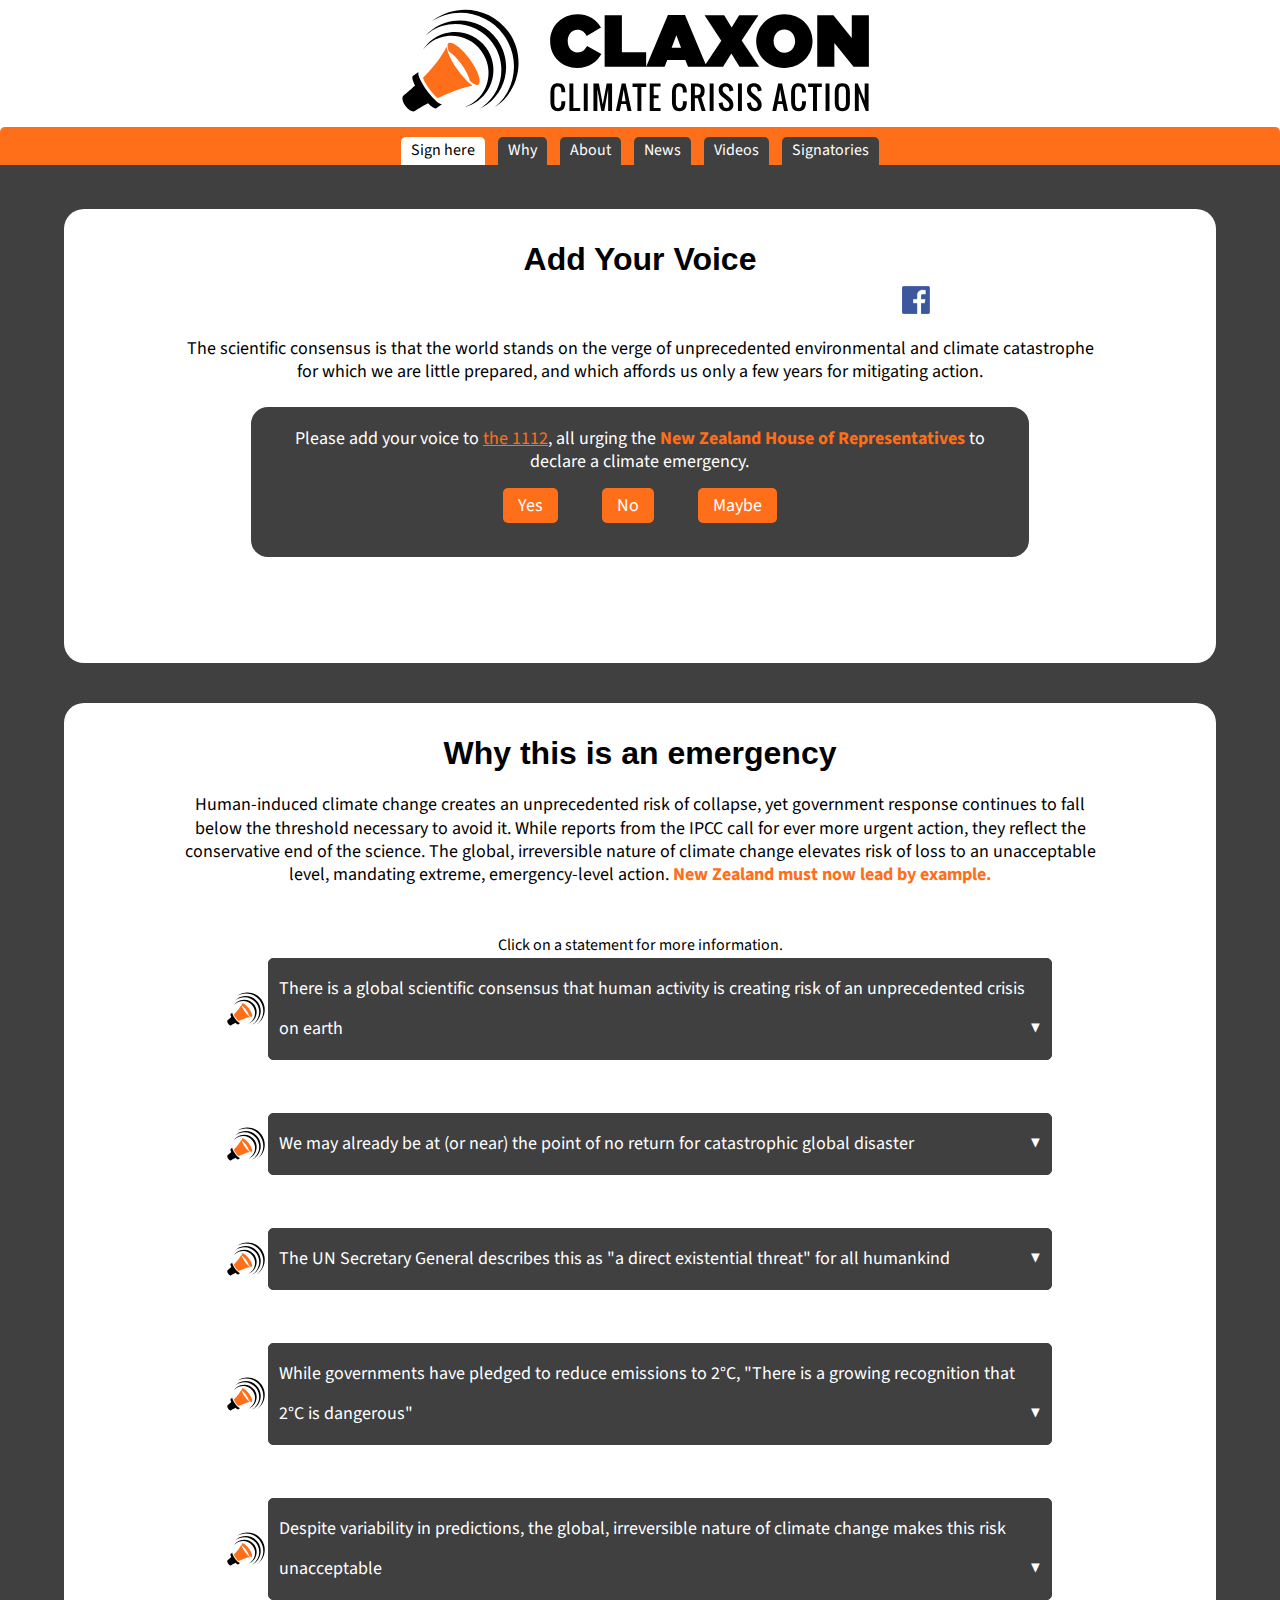
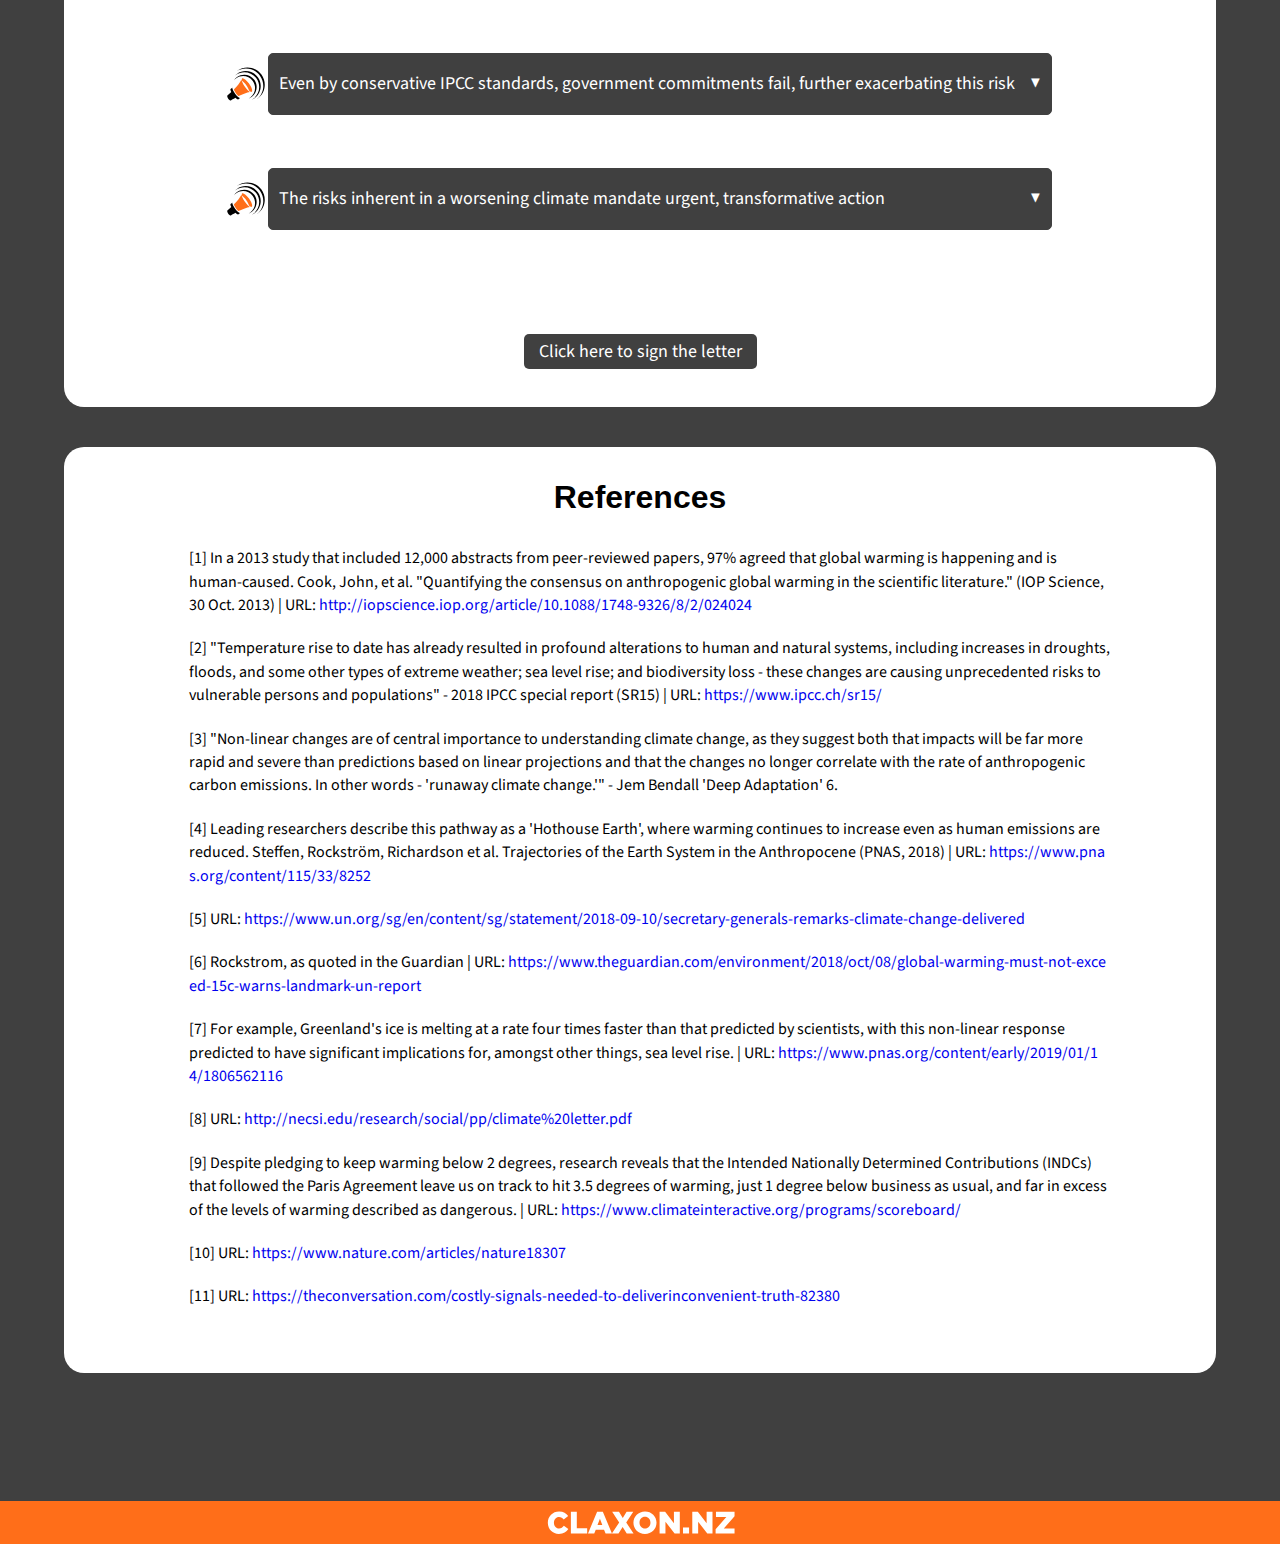
==== index.html @ f6772b15 "Please" ====
<html>
<head>





	<title>Climate Crisis Action</title>
	
	<meta property="og:url"           content="http://www.claxon.nz" />
	<meta property="og:type"          content="website" />
	<meta property="og:title"         content="Claxon NZ" />
	<meta property="og:description"   content="Please sign our form and urge the New Zealand House of Representatives to declare a climate emergency.
	The scientific consensus is that the world stands on the verge of unprecedented environmental and climate catastrophe for which we are little prepared, and which affords us only a few years for mitigating action.
	New Zealand must lead by example." />
	<meta property="og:image"         content="src/Images/logo.png" />
	
	
	<link rel="icon" href="src/Images/logo.png">
	<!--<meta name="viewport" content="width=device-width, initial-scale=1, maximum-scale=1" />-->
	<meta name="viewport" content="width=1000">
	<meta http-equiv="content-type" content="text/html; charset=utf-8" />
	<meta name="description" content="Urge the New Zealand government to declare an environmental emergency." />
	<link href='https://fonts.googleapis.com/css?family=Source+Sans+Pro' rel='stylesheet' type='text/css'>
	<link rel="stylesheet" type="text/css" href="src/styles.css">
	
	<!--<link rel="stylesheet" type="text/css" media="screen and (max-device-width: 1200px)" href="src/mobilestyles.css" />-->
	<script src="https://ajax.googleapis.com/ajax/libs/jquery/3.4.0/jquery.min.js"></script>
	<script src="src/why.js"></script>
	<script src="src/util.js"></script>

	<!-- Global site tag (gtag.js) - Google Analytics -->
	<script async src="https://www.googletagmanager.com/gtag/js?id=UA-141611816-1"></script>
	<script>
	  window.dataLayer = window.dataLayer || [];
	  function gtag(){dataLayer.push(arguments);}
	  gtag('js', new Date());

	  gtag('config', 'UA-141611816-1');
	</script>


	<script language='JavaScript' type='text/JavaScript'>


function init(){


	// Mobile
	var is_mobile = (/(android|bb\d+|meego).+mobile|avantgo|bada\/|blackberry|blazer|compal|elaine|fennec|hiptop|iemobile|ip(hone|od)|ipad|iris|kindle|Android|Silk|lge |maemo|midp|mmp|netfront|opera m(ob|in)i|palm( os)?|phone|p(ixi|re)\/|plucker|pocket|psp|series(4|6)0|symbian|treo|up\.(browser|link)|vodafone|wap|windows (ce|phone)|xda|xiino/i.test(navigator.userAgent) 
		   			 || /1207|6310|6590|3gso|4thp|50[1-6]i|770s|802s|a wa|abac|ac(er|oo|s\-)|ai(ko|rn)|al(av|ca|co)|amoi|an(ex|ny|yw)|aptu|ar(ch|go)|as(te|us)|attw|au(di|\-m|r |s )|avan|be(ck|ll|nq)|bi(lb|rd)|bl(ac|az)|br(e|v)w|bumb|bw\-(n|u)|c55\/|capi|ccwa|cdm\-|cell|chtm|cldc|cmd\-|co(mp|nd)|craw|da(it|ll|ng)|dbte|dc\-s|devi|dica|dmob|do(c|p)o|ds(12|\-d)|el(49|ai)|em(l2|ul)|er(ic|k0)|esl8|ez([4-7]0|os|wa|ze)|fetc|fly(\-|_)|g1 u|g560|gene|gf\-5|g\-mo|go(\.w|od)|gr(ad|un)|haie|hcit|hd\-(m|p|t)|hei\-|hi(pt|ta)|hp( i|ip)|hs\-c|ht(c(\-| |_|a|g|p|s|t)|tp)|hu(aw|tc)|i\-(20|go|ma)|i230|iac( |\-|\/)|ibro|idea|ig01|ikom|im1k|inno|ipaq|iris|ja(t|v)a|jbro|jemu|jigs|kddi|keji|kgt( |\/)|klon|kpt |kwc\-|kyo(c|k)|le(no|xi)|lg( g|\/(k|l|u)|50|54|\-[a-w])|libw|lynx|m1\-w|m3ga|m50\/|ma(te|ui|xo)|mc(01|21|ca)|m\-cr|me(rc|ri)|mi(o8|oa|ts)|mmef|mo(01|02|bi|de|do|t(\-| |o|v)|zz)|mt(50|p1|v )|mwbp|mywa|n10[0-2]|n20[2-3]|n30(0|2)|n50(0|2|5)|n7(0(0|1)|10)|ne((c|m)\-|on|tf|wf|wg|wt)|nok(6|i)|nzph|o2im|op(ti|wv)|oran|owg1|p800|pan(a|d|t)|pdxg|pg(13|\-([1-8]|c))|phil|pire|pl(ay|uc)|pn\-2|po(ck|rt|se)|prox|psio|pt\-g|qa\-a|qc(07|12|21|32|60|\-[2-7]|i\-)|qtek|r380|r600|raks|rim9|ro(ve|zo)|s55\/|sa(ge|ma|mm|ms|ny|va)|sc(01|h\-|oo|p\-)|sdk\/|se(c(\-|0|1)|47|mc|nd|ri)|sgh\-|shar|sie(\-|m)|sk\-0|sl(45|id)|sm(al|ar|b3|it|t5)|so(ft|ny)|sp(01|h\-|v\-|v )|sy(01|mb)|t2(18|50)|t6(00|10|18)|ta(gt|lk)|tcl\-|tdg\-|tel(i|m)|tim\-|t\-mo|to(pl|sh)|ts(70|m\-|m3|m5)|tx\-9|up(\.b|g1|si)|utst|v400|v750|veri|vi(rg|te)|vk(40|5[0-3]|\-v)|vm40|voda|vulc|vx(52|53|60|61|70|80|81|83|85|98)|w3c(\-| )|webc|whit|wi(g |nc|nw)|wmlb|wonu|x700|yas\-|your|zeto|zte\-/i.test(navigator.userAgent.substr(0,4)));

	if (is_mobile) $("mobilegap").html("<br style='line-height:2em'>");
					 
					 
	// Internet Explorer 6-11
	var isIE = /*@cc_on!@*/false || !!document.documentMode;

	// Edge 20+
	var isEdge = !isIE && !!window.StyleMedia;
	var stylesheet = isIE || isEdge ? "IEstyles" : "styles";
	
	
	
	console.log(isIE, isEdge, is_mobile, stylesheet);
	
	//if (stylesheet != "styles") {
		//$('head').find("link").remove();
		//$('head').append('<link rel="stylesheet" type="text/css" href="src/' + stylesheet + '.css">');
	//}


	
	console.log("width",  $(document).width(), screen.width, screen.height);
	
	if (location.href.indexOf("?") != -1){
		var search = location.search.substring(1);
		var JSONurl = JSON.parse('{"' + decodeURI(search).replace(/"/g, '\\"').replace(/&/g, '","').replace(/=/g,'":"') + '"}')
		if (JSONurl.r == "yes"){
			userSaysYes();
		}
		
	}
		

	
	addNumSignatories();
	
	addEmergencySection("");
	
	

   

}



// Randomly select the title of the page and upload the corresponding google form
function abtesting(){

	
	var formNumber = Math.ceil(Math.random() * 2);
	console.log("Random number", formNumber);
	
	
	var mainTitle = "Take Action";
	var googleFormID = "";
	switch(formNumber){
	
	
		case 1:
		
			mainTitle = "Add Your Voice";
			$("#formsAndLoaderDiv").show(0);
			$("#willyousign_ab").hide(0);
			googleFormID = "https://docs.google.com/forms/d/e/1FAIpQLSd4BtvRRGAbboetam79RAJtduWNO2MK84UovRNSCXfSTKFUTw/viewform?embedded=true";
			break;
			
		case 2:
			mainTitle = "Add Your Voice";
			//$("#formsAndLoaderDiv").hide(0);
			$("#willyousign_ab").show(0);
			googleFormID = "https://docs.google.com/forms/d/e/1FAIpQLSf5PsWn85-UMgpFJz3bOtGxq_gJsZvKnWn1MMODYjBULTRqGQ/viewform?embedded=true";
			break;
	
	}
	
	// Title
	$("#MainTitle").html(mainTitle);
	
	
	// Google forms
	$("#socialmedia_cont").append(`<iframe id="google_forms" src="` + googleFormID + `" width="90%" height="950px" frameborder="0" marginheight="0" marginwidth="0"></iframe>`);
								
	document.getElementById("google_forms").onload= function() {
		$("#google_forms_loader").hide(0);
		$("#socialmedia_cont").show(0);

		
	}
	

	
	
	
	
	

}


function addNumSignatories(){



	loadCSV("signatories/data/updatedAt.csv", function(dateResult) {
	
		console.log(dateResult);
	
		// Update message at top
		var msg = `Please add your voice to <a style="color:#FF6E19" href="http://www.claxon.nz/signatories">the ` + dateResult.nsign + `</a>, all urging the <b style="color:#FF6E19;">New Zealand House of Representatives</b> to declare a climate emergency.`;
		$("#addYourVoice").html(msg);
		$("#willyousign_contents").html(msg);
		abtesting();
							
		
	
	});




}


function userSaysYes(){

	$("#willyousign_hider").hide(500);
	$("#formsAndLoaderDiv").show(500);

}



</script>



</head>

<body onload="init()">
	<div id="screenContainer" style="position:relative">
		<div id="screen" style="opacity:1;">


				

			<div id="main">
				
				
				<div id="header" class="header" style="width:100%;">
					<img src="src/Images/title.svg" style="width:500px">
				</div>


		
				<div style="background-color:white">
					<div class="tabs-bg" style="width:100%;">
					
						<div style="text-align:center; margin-right:0px;">
							<span class="tab selected">Sign here</span>
							<a href="why/"> <span class="tab">Why</span></a>
							<a href="about/"> <span class="tab">About</span></a>
							<a href="news/"> <span class="tab">News</span></a>
							<a href="videos/"> <span class="tab">Videos</span></a>
							<a href="signatories/"> <span class="tab">Signatories</span></a>
							
						</div>
					</div>
				</div>

				<br><br>
				
				

				

				<div class="display-div">

						
						<h1 id="MainTitle"> <br></h1>

						
						<table style="width:80%;  margin:auto; margin-top:-20px; text-align:left; " cellpadding=5>
							<tr>
							
								<td style="width:80%">
								</td>
							
							
							
								<td style="vertical-align:top;">
									<a  href="https://www.facebook.com/claxon.nz/" target="_blank"  title="https://www.facebook.com/claxon.nz/">
										<img src="src/Images/facebook40x40.png" style="padding-right:20px; cursor:pointer" height=28>
									</a>
								</td>
							
							
								<td style="vertical-align:top; ">
									<iframe id="facebookshare" src="https://www.facebook.com/plugins/share_button.php?href=http%3A%2F%2Fwww.claxon.nz&layout=button_count&size=large&width=120&height=28&appId" width="120" height="28" style="border:none;overflow:hidden;" scrolling="no" frameborder="0" allowTransparency="true" allow="encrypted-media"></iframe>	
								</td>
								
								<td style="vertical-align:top;">
									<a href="https://twitter.com/share?ref_src=twsrc%5Etfw" class="twitter-share-button" data-size="large" data-text="Urge the New Zealand House of Representatives to declare a climate emergency, now. Claxon NZ" data-url="http://www.claxon.nz" data-hashtags="climatechangeaction" data-show-count="false"></a><script async src="https://platform.twitter.com/widgets.js" charset="utf-8"></script><br><br>
								</td>
							</tr>
						
						</table>
						
					
						
							
							
						
								
								
						<div class="caption-div alarmingfont">
						
						
							The scientific consensus is that the world stands on the verge of unprecedented environmental and climate catastrophe for which we are little prepared, and which affords us only a few years for mitigating action.

							
							<div id="willyousign_hider">
								<div class="willyousign_wrapper" id="willyousign_ab" style="display:none">
								
									
									<div id="willyousign_contents"></div>
										
									<span class="inverse_button" onclick="userSaysYes()">Yes</span>
									
									<a style="text-decoration:none" href="no/"><span class="inverse_button">No</span></a> 
									
									<a style="text-decoration:none" href="#whyIsThisAnEmergency"><span class="inverse_button">Maybe</span></a> 
				
								
								</div>
							</div>
							
							
							<br><br>
							
							
	
								
									
								<div id="formsAndLoaderDiv" style="display:none">
								
															
									<div id="addYourVoice"></div>
									
									<br><br>
								
								
								
									<div id="google_forms_loader" style="width:100%; text-align:center;">
										<div title="Loading forms..." class="loader" style="margin:auto"></div>
										<br><br>
									</div>
										
									<div id="socialmedia_cont" style="display:none"> 
										
		
									</div>
								</div>
								
								
								
								<br><br>
								
							
						
							
						
						</div>


					</div>
					
					
					
					
					
					
					<div id="whyIsThisAnEmergency" class="display-div">

						
						<h1>  Why this is an emergency  </h1>
								
						<div id="mission_statements" class="caption-div alarmingfont">
							
							Human-induced climate change creates an unprecedented risk of collapse, yet government
							response continues to fall below the threshold necessary to avoid it. While reports from the
							IPCC call for ever more urgent action, they reflect the conservative end of the science. The
							global, irreversible nature of climate change elevates risk of loss to an unacceptable level,
							mandating extreme, emergency-level action. <b style="color:#FF6E19;">New Zealand must now lead by example.</b>
							
							<br><br><br>
							
							<span class="smallfont">Click on a statement for more information.</span>
						
			
							
							
							
							
							
							<table id="mission_table" cellspacing=0 style="min-width:400px; background-color: white; text-align:center; width:90%; margin:auto"></table>
							
							
							<br><br>
							<a style="text-decoration:none" href="http://www.claxon.nz/?r=yes"><span class="button">Click here to sign the letter</span></a> 
							 <br><br>
							
						</div>


					</div>
					




					
					
					
					<div class="display-div">

						
						<h1> References  </h1>
								
						<div class="caption-div alarmingfont">
							
							<div id="references">
							</div>
							
							
						</div>
						<br><br>

					</div>
					
					
					

	
	
	
	<br> <br> <br> <br>
	


	
	
		<div class="header orangebg">
			<img src="src/Images/claxonnz.svg" style="width:200px">
		</div>


		</div>
	</div>


</div>
</body>
</html>
---- src/styles.css ----
/* 
	--------------------------------------------------------------------
	--------------------------------------------------------------------
	This file is part of NZ Running Stats.

    NZ Running Stats is free software: you can redistribute it and/or modify
    it under the terms of the GNU General Public License as published by
    the Free Software Foundation, either version 3 of the License, or
    (at your option) any later version.

    NZ Running Stats is distributed in the hope that it will be useful,
    but WITHOUT ANY WARRANTY; without even the implied warranty of
    MERCHANTABILITY or FITNESS FOR A PARTICULAR PURPOSE.  See the
    GNU General Public License for more details.

    You should have received a copy of the GNU General Public License
    along with NZ Running Stats.  If not, see <http://www.gnu.org/licenses/>. 
    --------------------------------------------------------------------
    --------------------------------------------------------------------
-*/



body { 
	font-family: "Source Sans Pro", "Verdana"; 
	%min-width:500px;
	width:100%;
	min-width:800px;
	margin:0px;
	%background-color:#FF6E19; 
	background-color:#404040;
	text-size-adjust: 200%;
}


=


.spacer{
	
	font-size: 60px;
	line-height:1em;
}



.bulletpoint{
	width:40px;
	vertical-align:middle;
}


ul {
    text-align: center;
    list-style-position: inside;
	list-style-image: url(Images/logo.svg);
	
}

li {
	%line-height: 0.333;
	%padding-top: 10px;
	%padding-bottom: 10px;
	font-size:60px;

}

.downTriange{
	float:right;
}

.upTriange{
	float:right;
}

.summary{
	font-size:18px;
	%font-family:Arial;
	color:white;
	background-color:#404040;
	
	padding: 10 10;
	line-height:40px;
	cursor:pointer;
	
	box-sizing: border-box;
	border: 1px solid #404040;
  
	border-radius:5px;
	-webkit-border-radius:5px;
	-moz-border-radius:5px;
	
	
}

@media (hover:hover) {
	
    .summary:hover {
	
		%color:white;
		%background-color:#404040;
		
		background-color:#FF6E19; 
		color:white;
		
	}
	
	
	.tab:hover{
	
		background-color:rgba(87,89,93, 1);
	}

	
}



.summary_hover{
	
	%background-color:#FF6E19; 
	%color:white;
	
	
}



.button{
	
	border-radius:5px;
	-webkit-border-radius:5px;
	-moz-border-radius:5px;
	padding: 5px 15px;
	color:white;
	background-color:#404040;
	cursor:pointer;
	line-height:2.5em;
}


.button.current{
	
	color:white;
	background-color:#FF6E19; 
	cursor:auto;
}


.button:hover{
	
	color:white;
	background-color:#FF6E19; 
	
}


.willyousign_wrapper{
	width:80%; 
	padding: 20px; 
	margin:auto; 
	margin-top:20px; 
	background-color:#404040; 
	color:white; 
	border-style:solid;
	border-radius:20px;
	-webkit-border-radius:20px;
	-moz-border-radius:20px;
	
}


.inverse_button{
	border-radius:5px;
	-webkit-border-radius:5px;
	-moz-border-radius:5px;
	padding: 5px 15px;
	color:white;
	background-color:#FF6E19;
	cursor:pointer;
	line-height:3.5em;
	margin-left:20px;
	margin-right:20px;
	word-break: normal;
	
}


.inverse_button:hover{
	
	color:#FF6E19;
	background-color:white; 
	
}


.smallfont{
	font-size:16px;
}

.fig-caption{
	
	margin-bottom:20px;
	margin-top:10px;
	width:100%;
	text-align:center;
	
}


.fig-caption div{
	
	font-size:14px;
	margin-top:10px;
	margin:auto;
	width:70%;
	min-width:600px;
	text-align:left;
}


.fig-caption img{
	width:70%; 
	min-width:600px;
	
	
}


.quote{
	font-style:italic;
}


.fig-caption.small-fig div{
	
	font-size:14px;
	margin-top:10px;
	width:75%; 
	min-width:400px;
	max-width:800px;
	text-align:left;
	
}


.fig-caption.small-fig img{
	%width:75%; 
	min-width:400px;
	max-width:400px;
	
}






.crisis{
	border-style:solid;
	font-size:16px;
	padding: 30px 10px;
	text-align:left;
	background-color:#FF6E19; 
	color:white;
	
	
	box-sizing: border-box;
	border: 1px solid #404040;
  
	border-radius:3px;
	-webkit-border-radius:3px;
	-moz-border-radius:3px;
	margin-left: 40px;
	margin-right: 40px;

	
}

cite * {
	color:white;
	%color:#FF6E19; 
	
}


.ref{
	
	width:100%;
	padding: 10;
	font-size:16px;
	text-align:left;
	
}



.linkspan{

	padding: 3px; 
	background-color:#FF6E19
	color:white;
	margin-right:20px;
	font-size:18px;
	
}



.linkspan.smallfont{


	font-size:13px;
	
}





.maintitle{
	font-size: 70px; 
	margin-bottom: -5px;
}

.subtitle{
	font-size: 20px;
}


.linkspan:hover{
	
	background-color:rgba(87,89,93, 1);
}


.tabs-bg a {
	text-decoration:none;
}


a.break {
	
	word-break: break-all;
	
}

.mediaquote{
	 background-color:#E8E8E8;
	 border-style:solid;
	 border-color:#707070;
	 %padding: 20px;
	 padding-left:20px;
	 padding-right:20px;
	 padding-bottom:10px;
	 width:80%;
	 margin:auto;
	
}


a.reference {
	
	text-decoration:none;
	word-break: break-all;
	
}


.tabs-bg{

	width:100%; 
	background-color:#FF6E19; 
	%height:26px; 
	padding: 12 0 4 0;  
	border-radius:5px 5px 0px 0px;
	-webkit-border-radius:5px 5px 0px 0px;
	-moz-border-radius:5px 5px 0px 0px;
}


.header {
	background-color: white;
	color:black;
	%min-width:1500px;
	width:100%;
	vertical-align:top;
	padding-top:5px;
	padding-bottom:5px;
	text-align: center;
	%box-shadow: 5px 4px 8px 0 #424f4f, 6px 6px 20px 0 rgba(0, 0, 0, 0.19);
}

.orangebg{
		background-color:#FF6E19;
		color:white;
}

.tab{
	
	padding: 2px 10px 4px 10px;
	margin-left:5px;
	margin-right:5px;
	background-color:#404040;
	border-radius:5px 5px 0px 0px;
	-webkit-border-radius:5px 5px 0px 0px;
	-moz-border-radius:5px 5px 0px 0px;
	%font-size:18px;
	color:white;
	cursor:pointer;
	
}




.tab.selected{
	%font-weight:bold;
	background-color:white;
	color:black;
	cursor:auto;
	%padding-bottom:6px;
}





input[type=text] {
  width: 100%;
  padding: 12px 20px;
  margin: 8px 0;
  box-sizing: border-box;
  border: 2px solid #404040;
  
	border-radius:3px;
	-webkit-border-radius:3px;
	-moz-border-radius:3px;
  
  
}

select{
	font-size:16px;
	width: 100%;
	margin: 8px 0;
	padding: 12px 20px;
	border: 2px solid #404040;
	
	
		border-radius:3px;
	-webkit-border-radius:3px;
	-moz-border-radius:3px;
}


optgroup{
	
	color:#FF6E19;
}


option{
	
	color:black;
}


.display-div{
	
	width:90%; 
	margin-left: auto;
	margin-right: auto;
	padding-top: 10px; 
	padding-bottom: 10px; 
	margin-bottom:40px;
	background-color: white;
	text-align:center;
	
	border-radius:20px;
	-webkit-border-radius:20px;
	-moz-border-radius:20px;
}

.caption-div{
	
	padding-left:50px;
	padding-right:50px;
	width:80%;
	min-width:600px;
	max-width:1200px;
	text-align:justify; 
	margin:auto; 
	line-height: 1.3em
	
	
}


h1 {
	font-family: "Arial"; 
	
}





.alarmingfont{
	font-size: 18px;
	text-align:center;
	
}


#contacts{
	width:100%; 
	text-align:left;
	text-size-adjust: 140%;
}


#contacts td{
	margin:auto;
	
	padding-left:20px;
	padding-top:20px;
	padding-bottom:20px;
	%min-width:700px;
	line-height:1.5em;
	width:50%;
	max-width:300px;
	
}

.video_div{
	text-align:center;
	margin-bottom:20px;
}

.video_caption{
	font-size:120%;
	text-align:center;
}


#contacts tr.right{
	text-align:right;
	
}

.personface {
	width:300px;
	float:right;
}


.personface.right {
	float:left;
}

.contactname{
	color:#FF6E19;
	font-weight: bold;
}

.loader {
    border: 22px solid #404040; 
    border-top: 22px solid #FF6E19; 
    border-radius: 50%;
    width: 40px;
    height: 40px;
    animation: spin 2s linear infinite;
}

@keyframes spin {
    0% { transform: rotate(0deg); }
    100% { transform: rotate(360deg); }
}


#signatories{
	min-width:500px;
	font-size:90%;
	width:90%; 
	max-width:600px;
	
}

#signatories td{
	
	padding-left:20px;
	
}
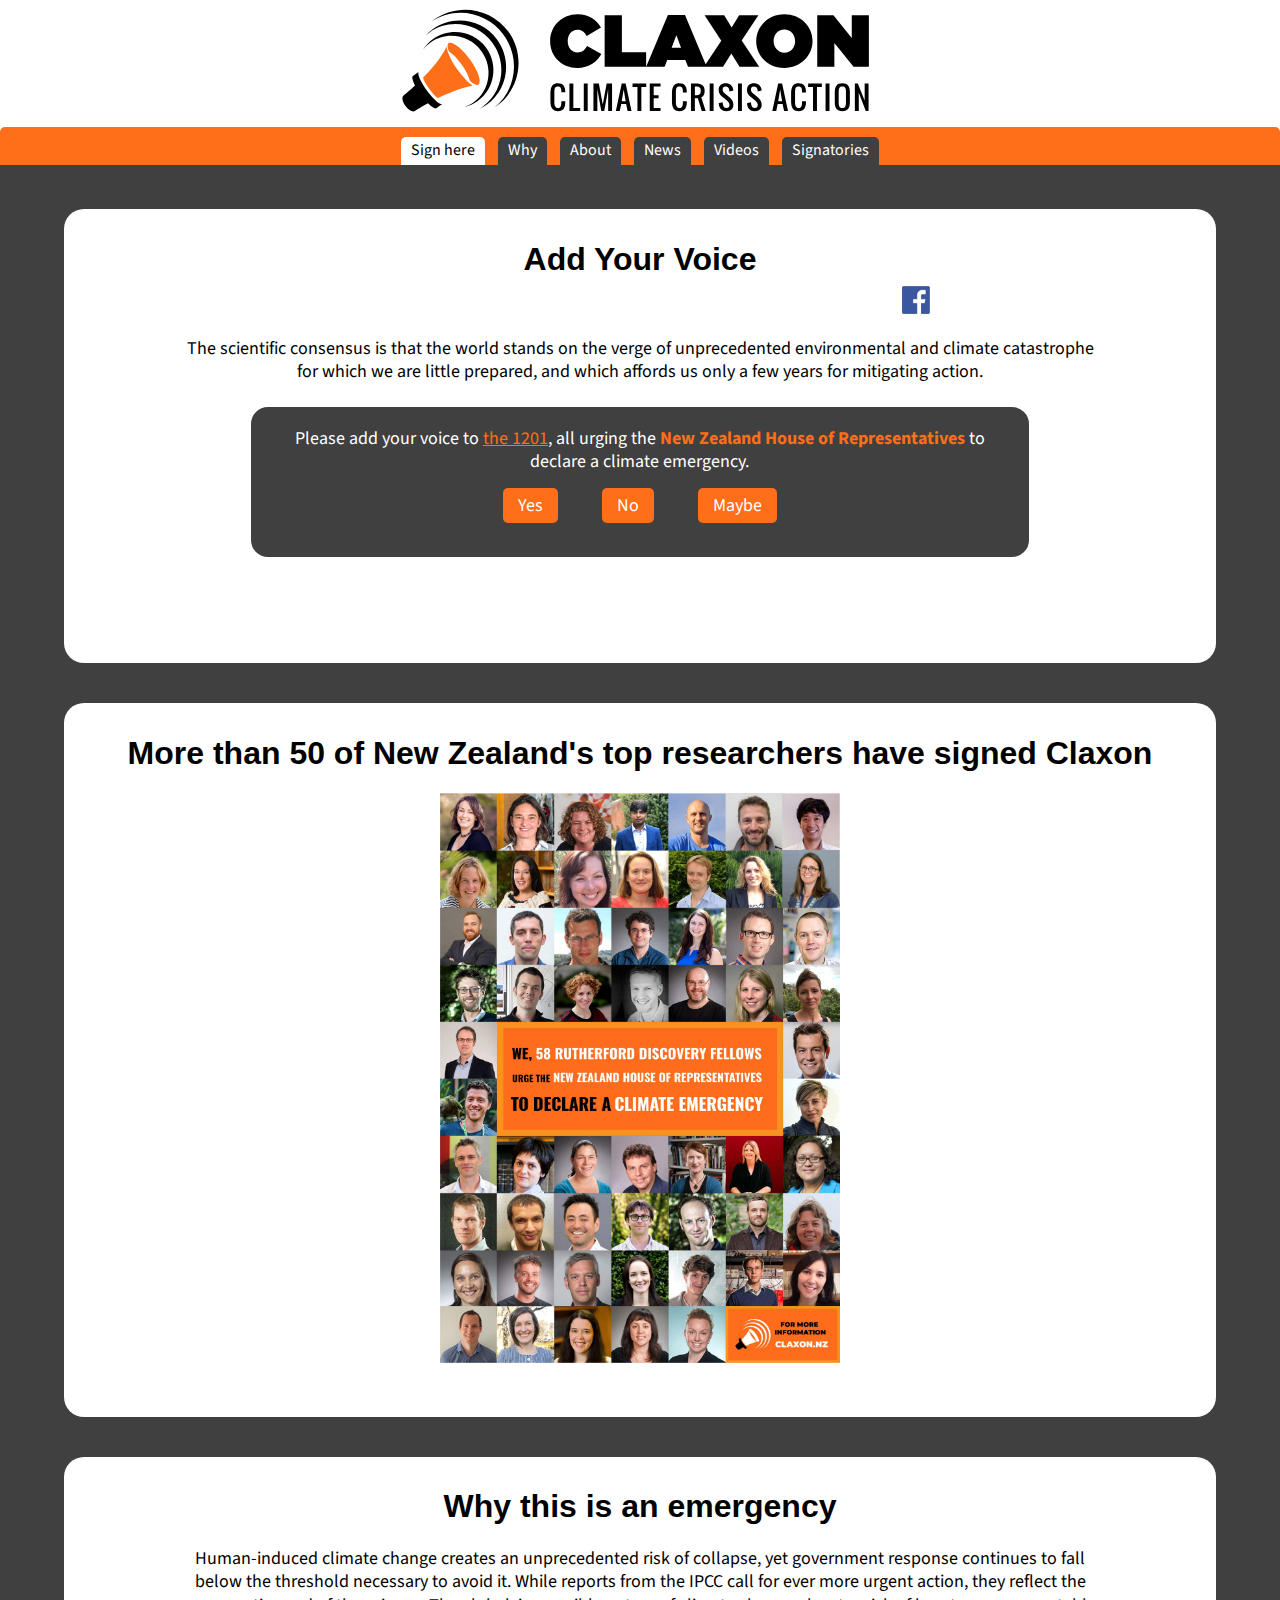
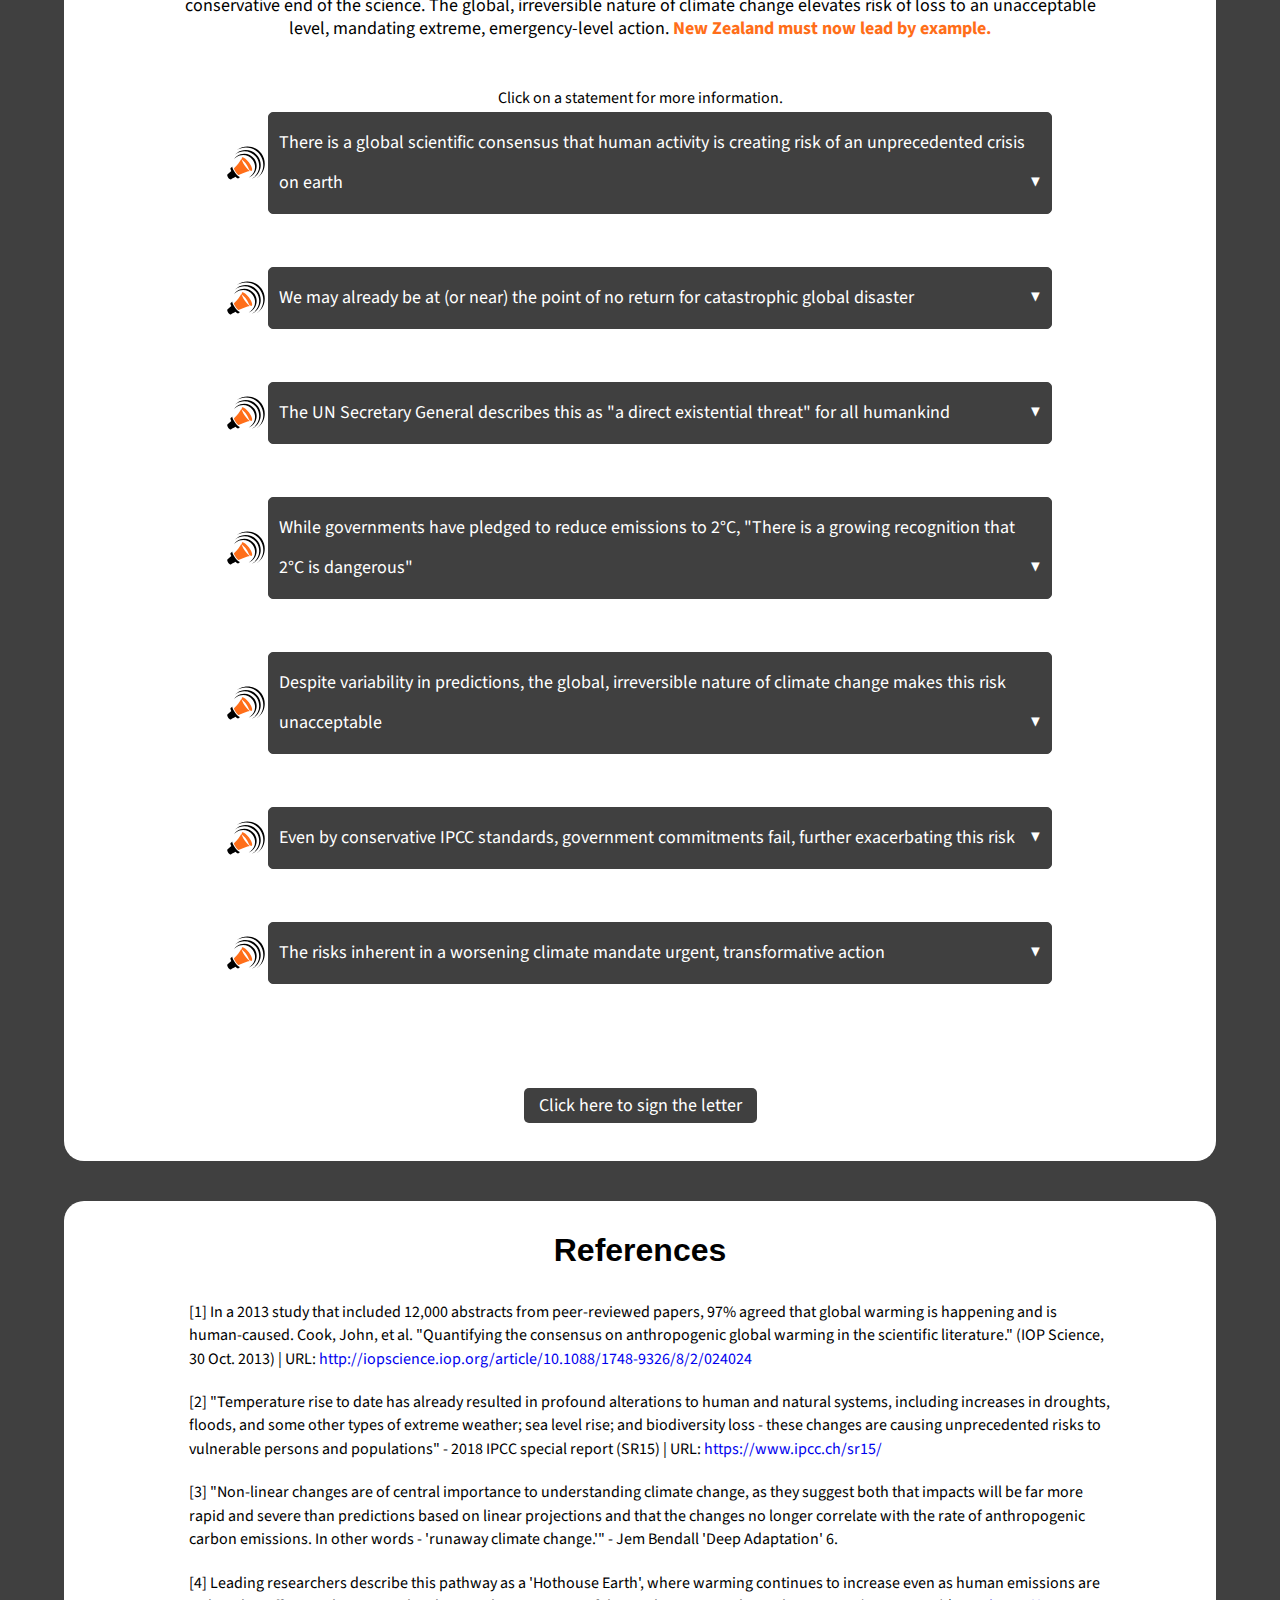
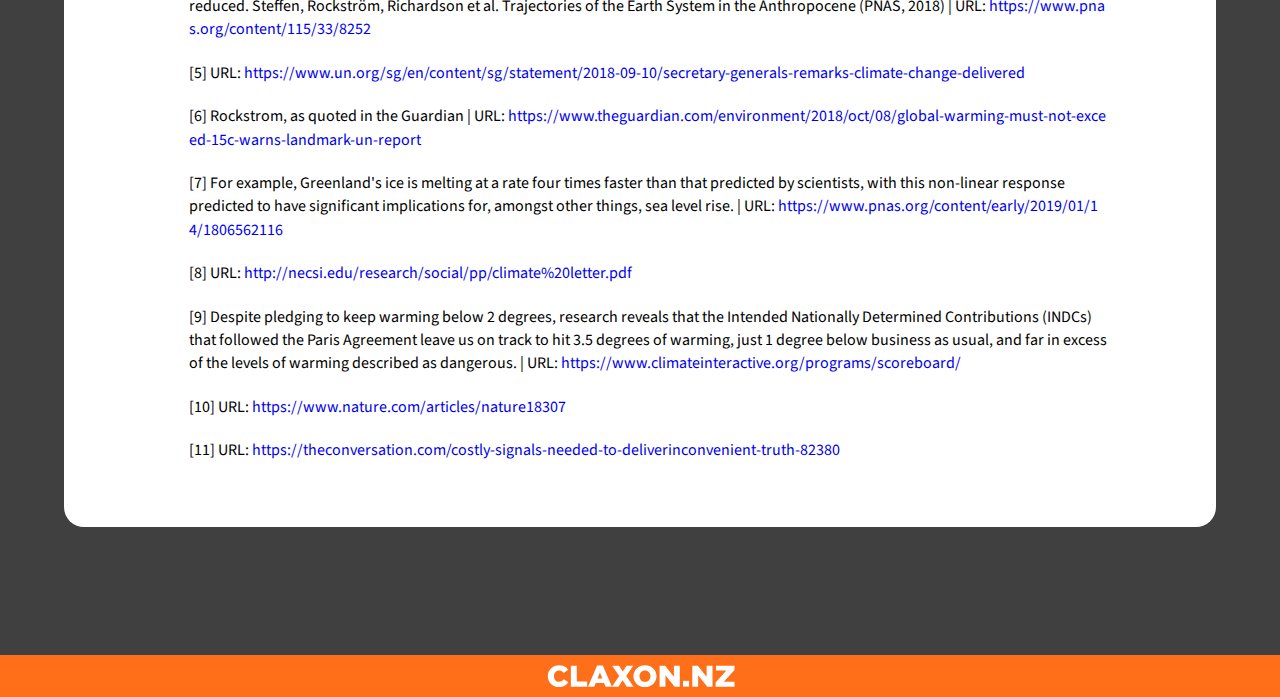
==== commit 7d17286f: "Poster" ====
--- a/index.html
+++ b/index.html
@@ -327,6 +327,26 @@
 
 
 					</div>
+
+
+
+
+	
+					<div class="display-div">
+
+						
+						<h1> More than 50 of New Zealand's top researchers have signed Claxon  </h1>
+								
+						<div class="caption-div alarmingfont">
+							
+							<img src="src/Images/AcademicsPoster.jpg" style="width:30%; min-width:400px; margin:auto">
+							
+							
+						</div>
+						<br><br>
+
+					</div>
+					
 					
 					
 					
--- a/src/styles.css
+++ b/src/styles.css
@@ -19,7 +19,7 @@
     --------------------------------------------------------------------
 -*/
 
-
+@import url('https://fonts.googleapis.com/css?family=Source+Sans+Pro');
 
 body { 
 	font-family: "Source Sans Pro", "Verdana"; 
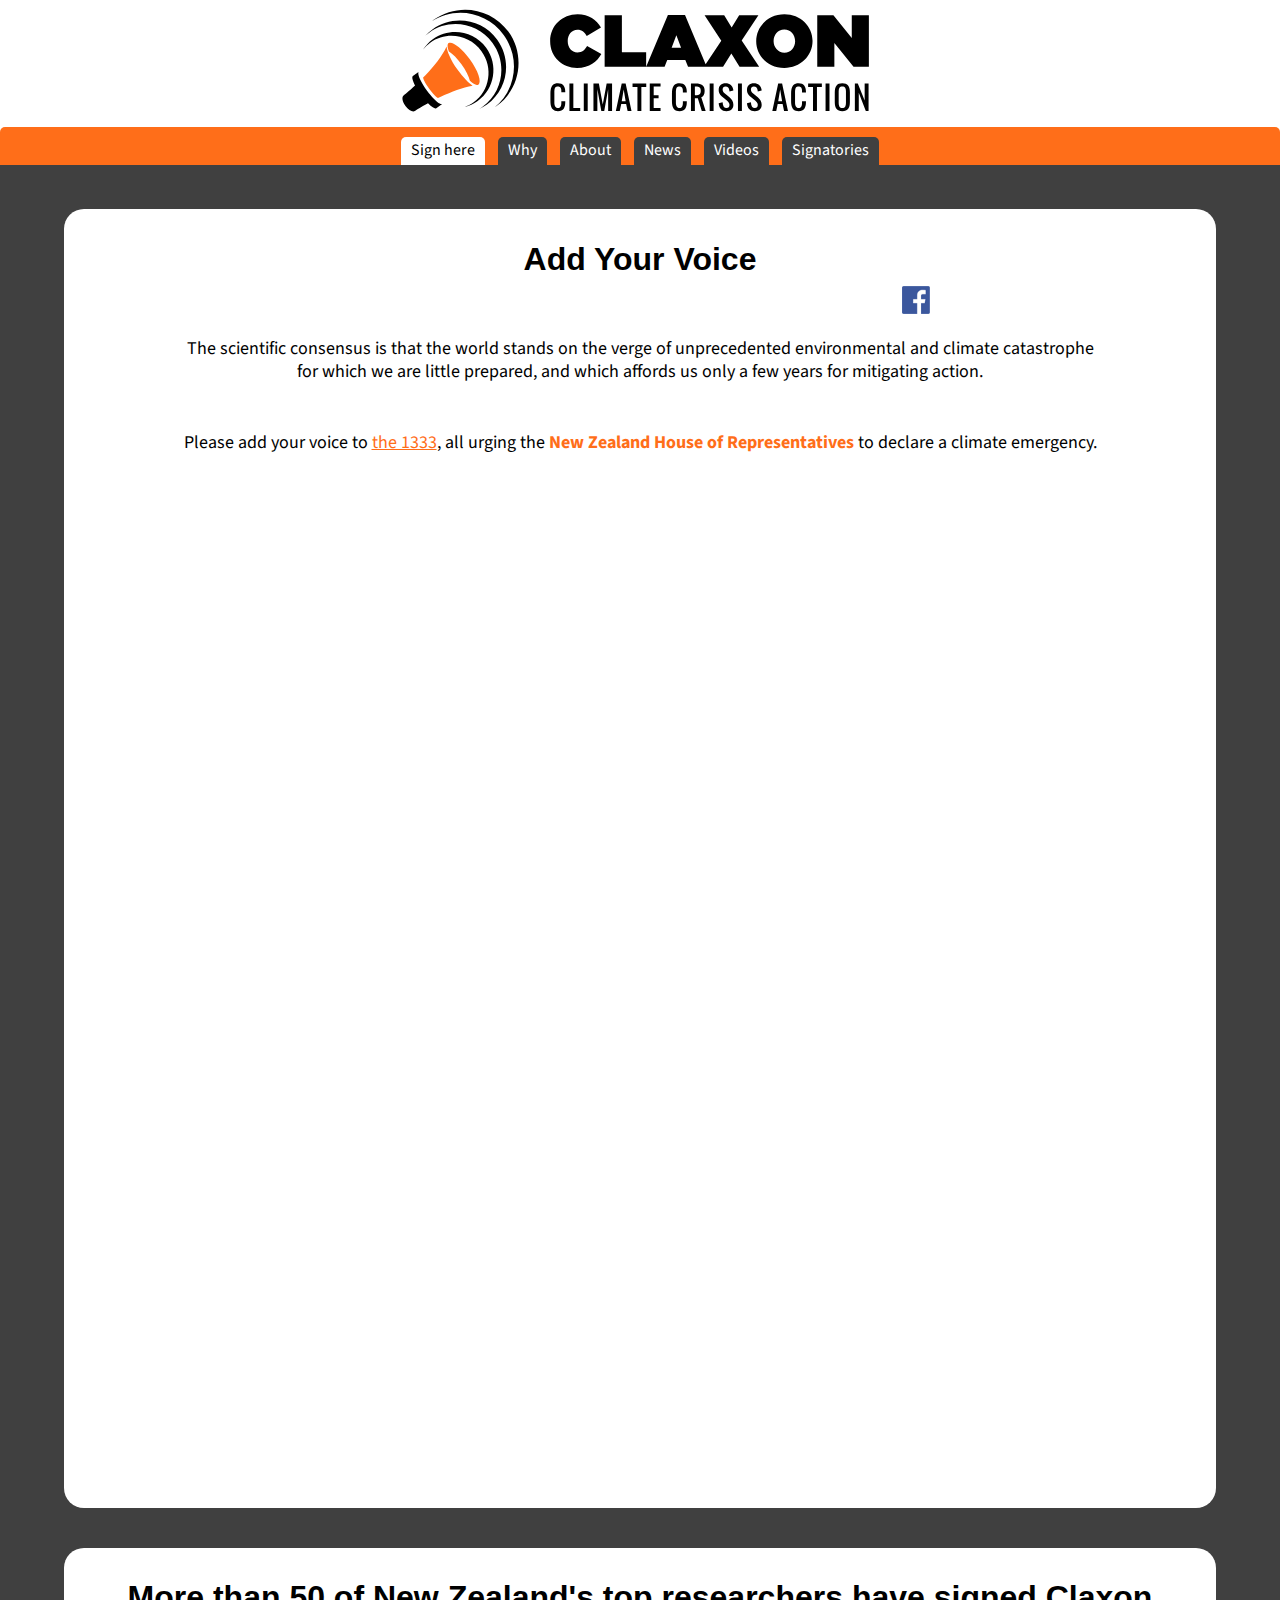
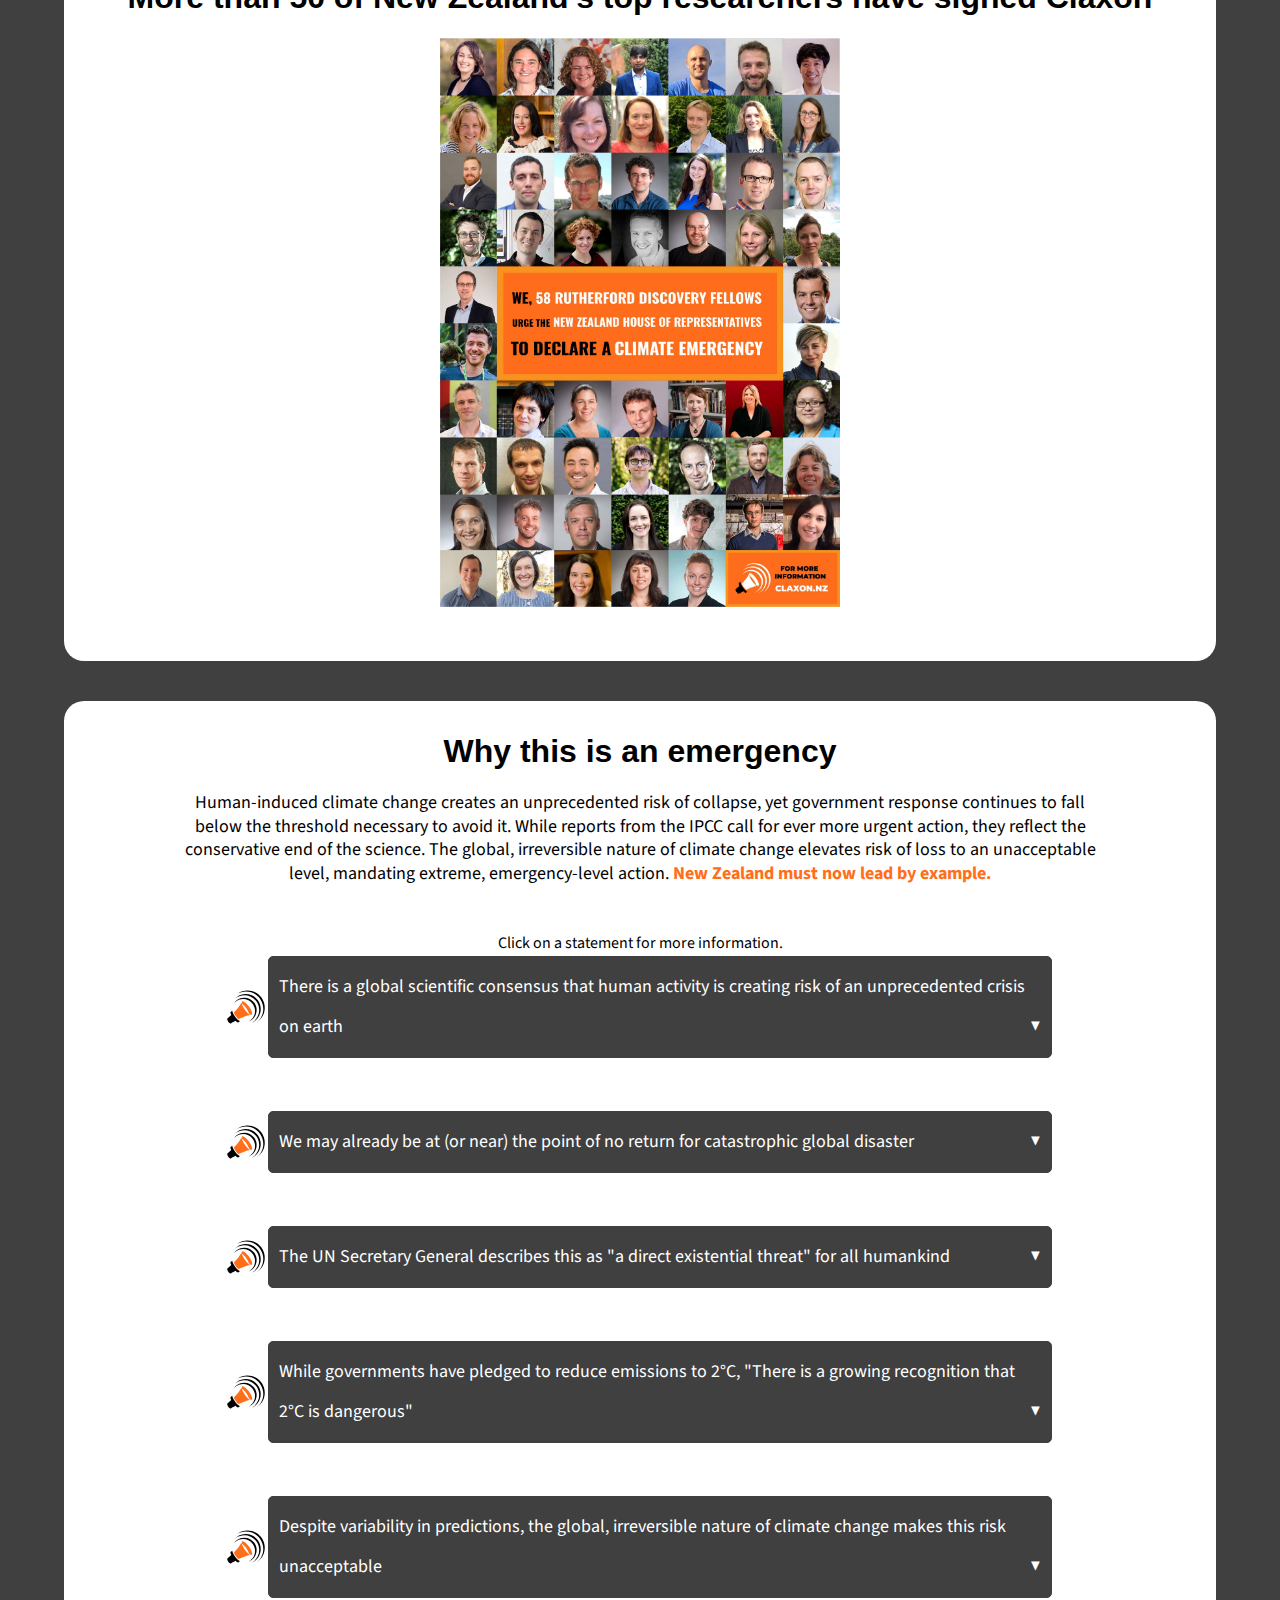
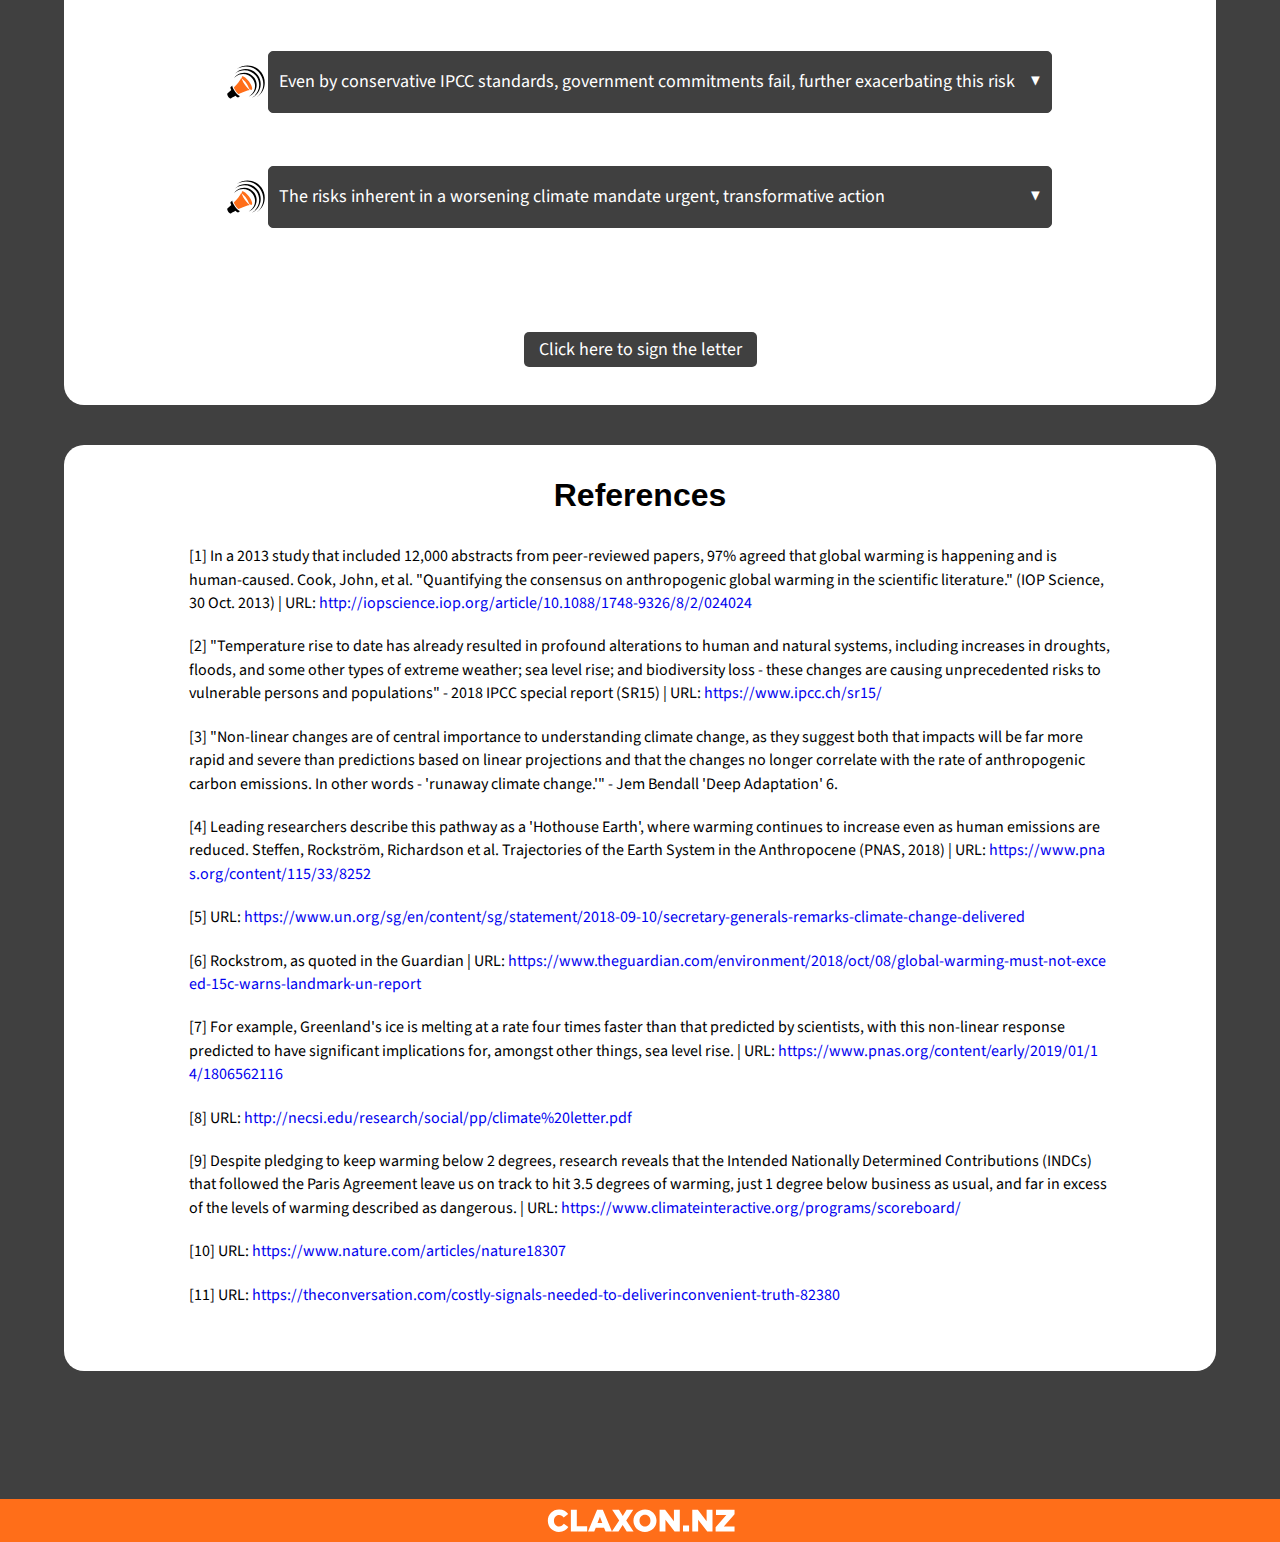
==== commit e1824fd1: "Update index.html" ====
--- a/index.html
+++ b/index.html
@@ -15,6 +15,11 @@
 	The scientific consensus is that the world stands on the verge of unprecedented environmental and climate catastrophe for which we are little prepared, and which affords us only a few years for mitigating action.
 	New Zealand must lead by example." />
 	<meta property="og:image"         content="src/Images/logo.png" />
+	
+	
+	<meta name="twitter:title" content="Claxon NZ">
+	<meta name="twitter:description" content="Urge the NZ government to declare a climate emergency. Now.">
+	<meta name="twitter:image" content="src/Images/logo.png">
 	
 	
 	<link rel="icon" href="src/Images/logo.png">
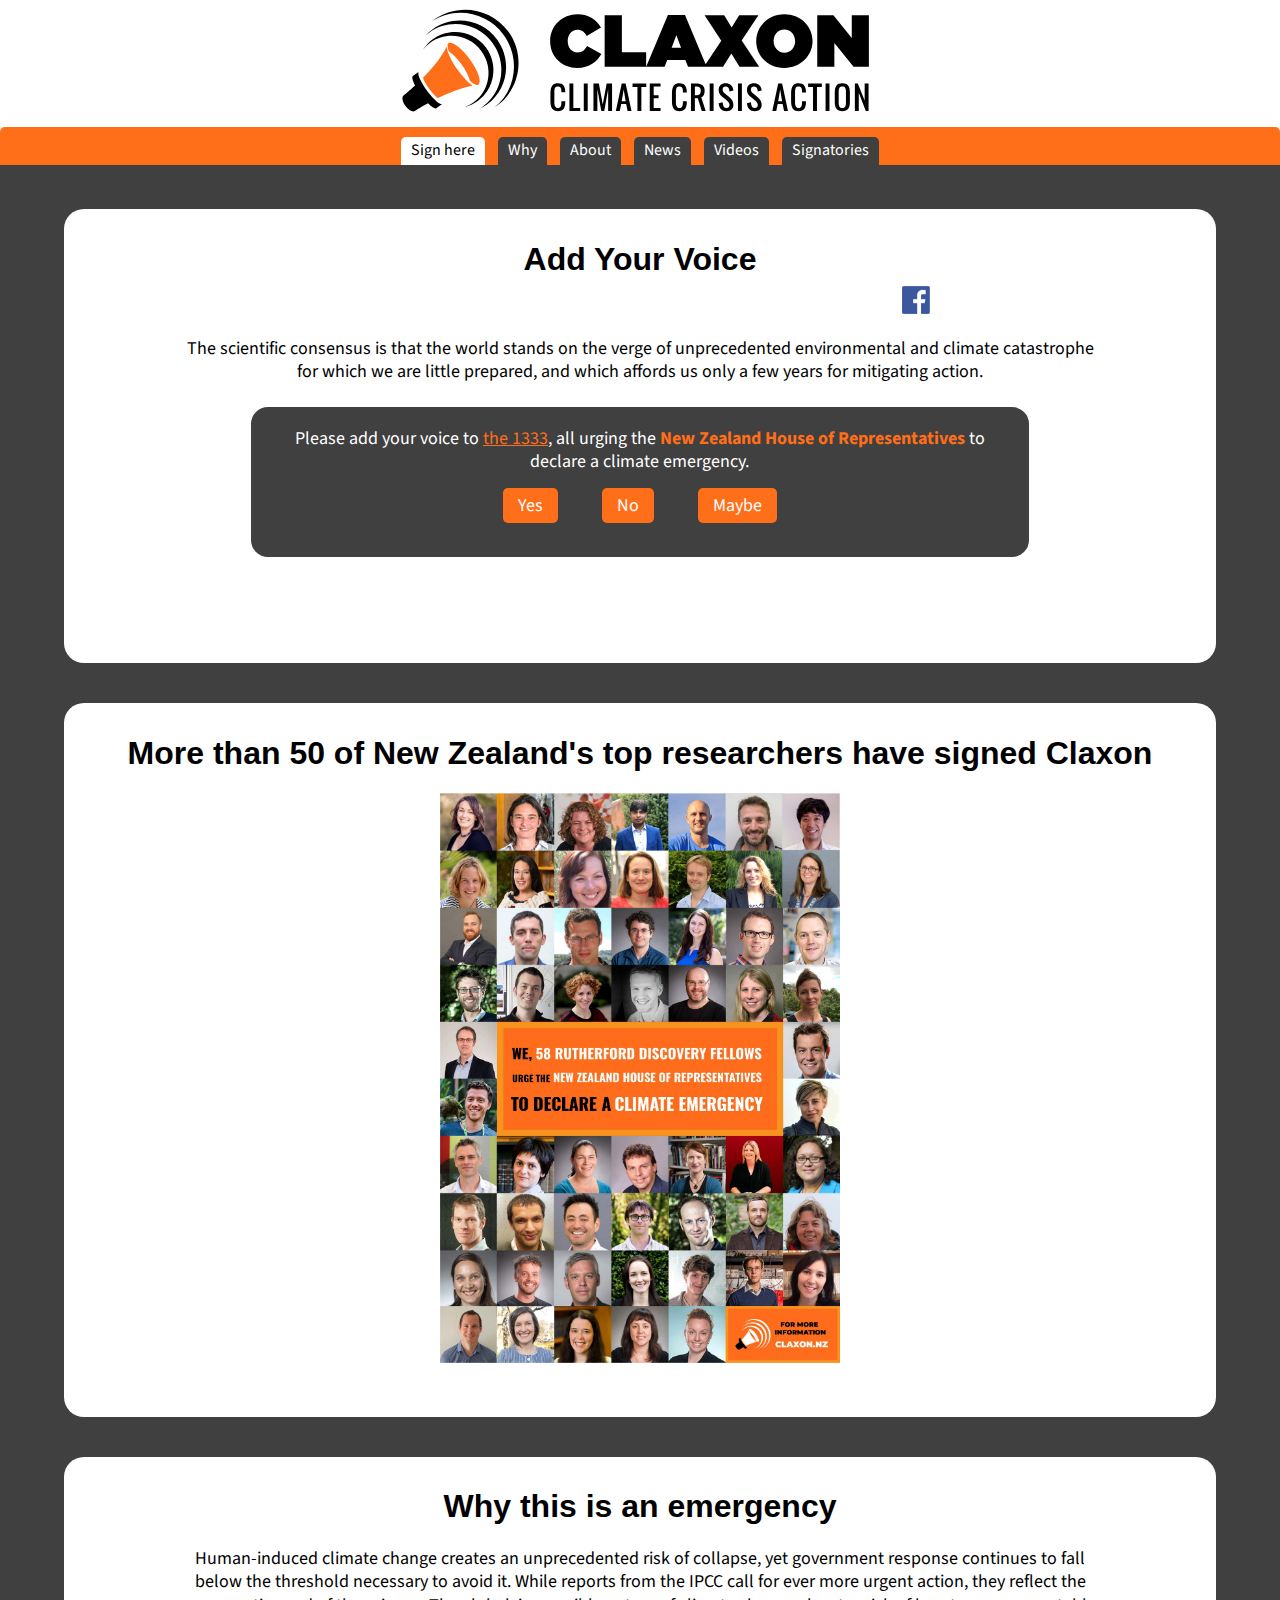
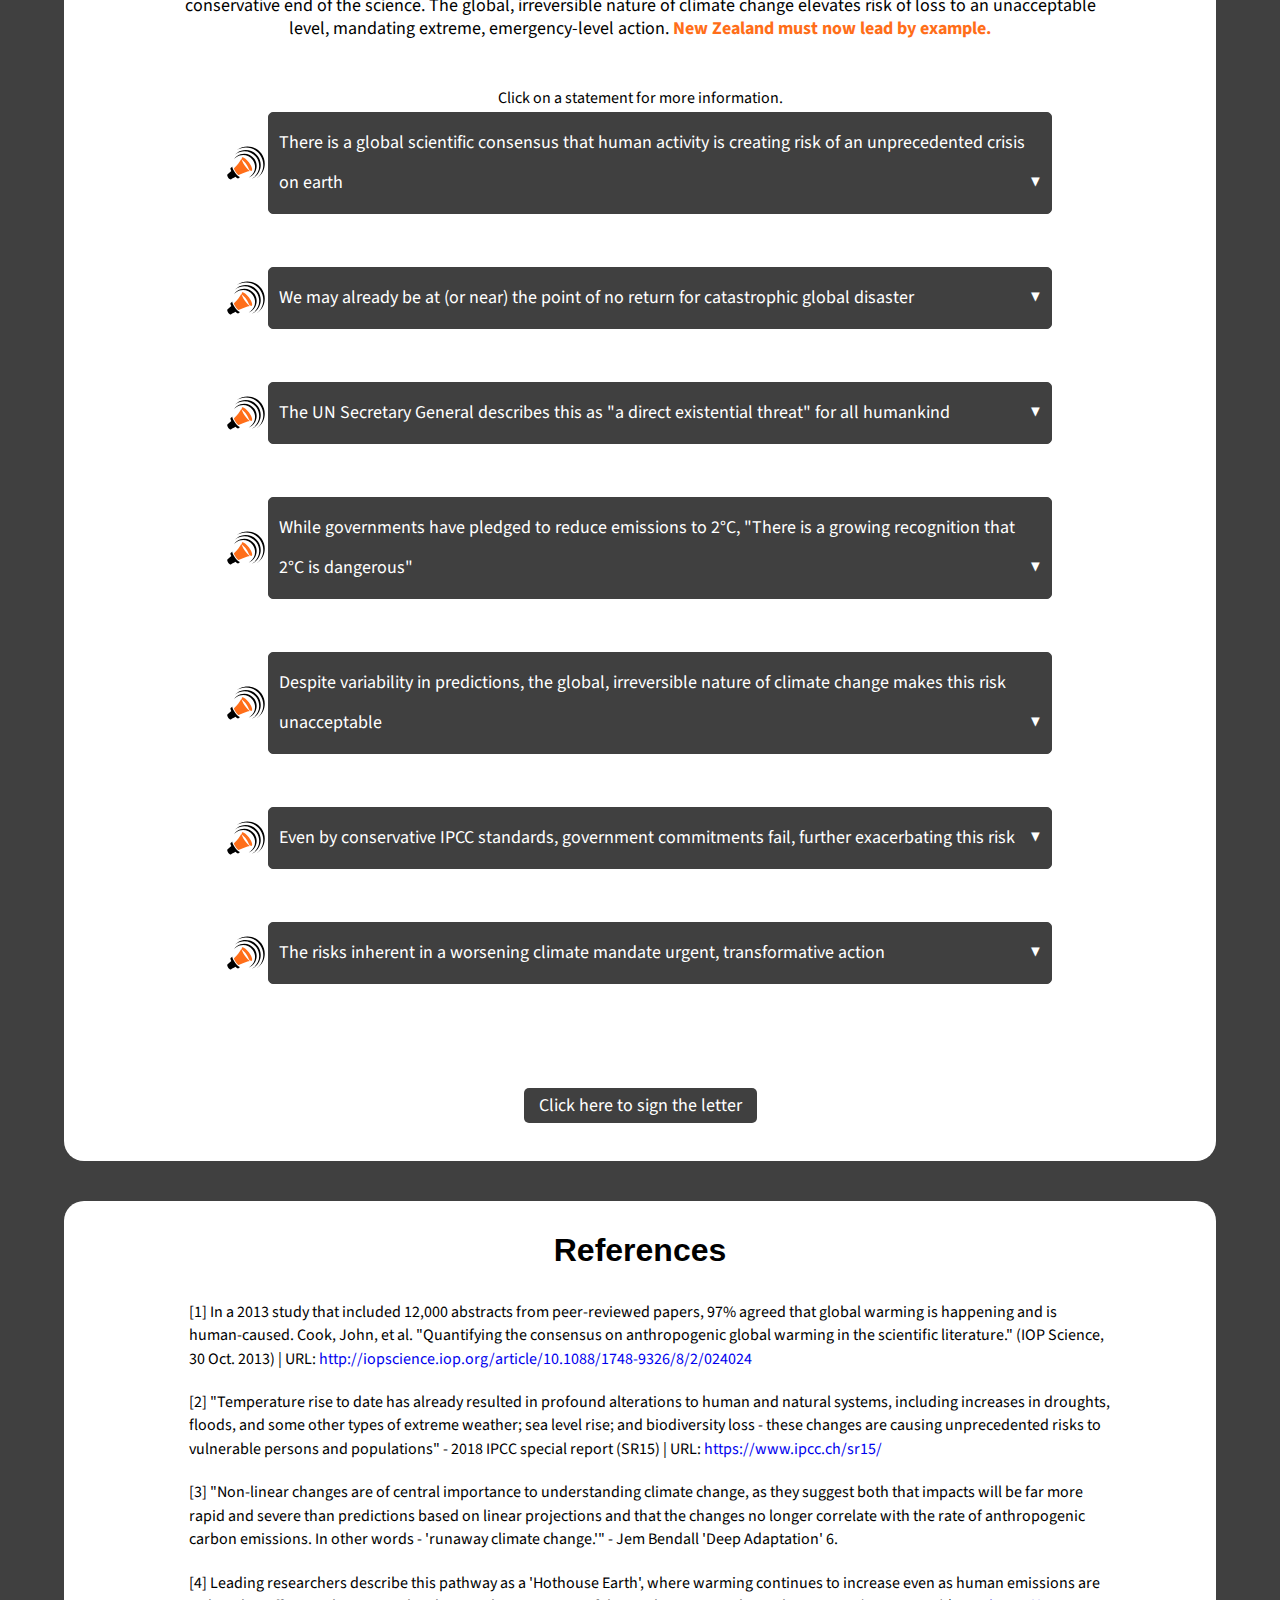
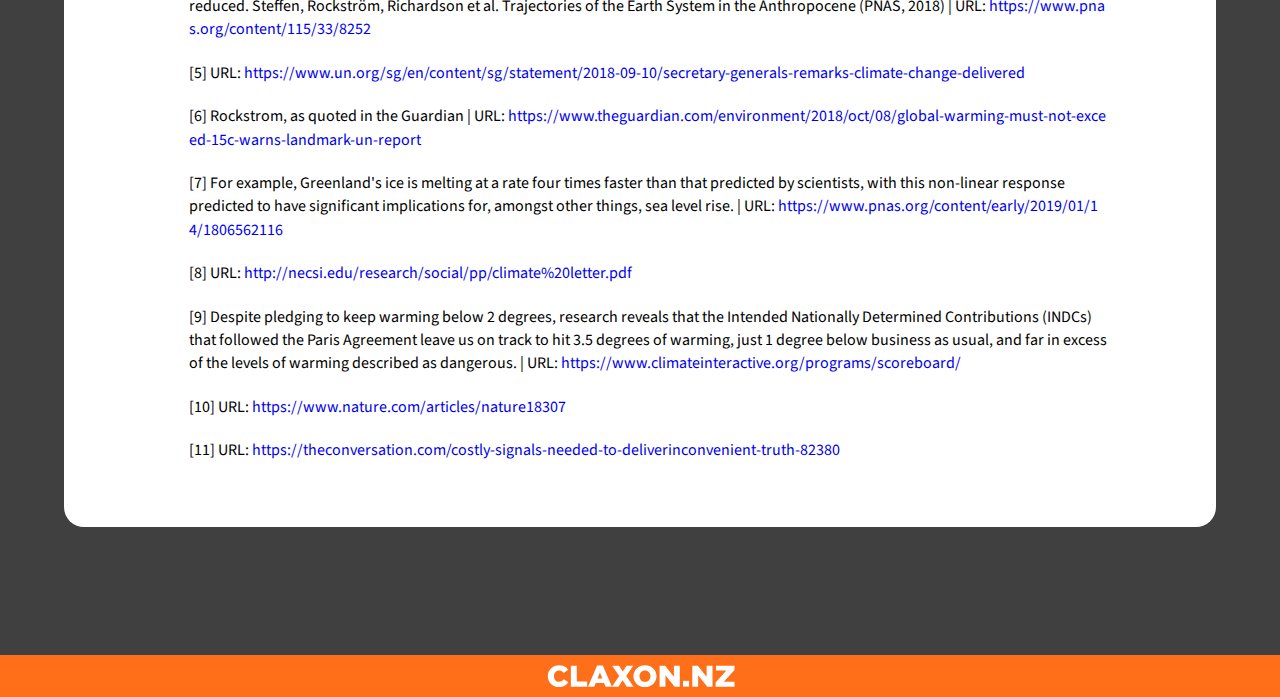
==== commit dd3b5d85: "Update index.html" ====
--- a/index.html
+++ b/index.html
@@ -20,6 +20,7 @@
 	<meta name="twitter:title" content="Claxon NZ">
 	<meta name="twitter:description" content="Urge the NZ government to declare a climate emergency. Now.">
 	<meta name="twitter:image" content="src/Images/logo.png">
+	<meta name="twitter:card" content="src/Images/logo.png">
 	
 	
 	<link rel="icon" href="src/Images/logo.png">
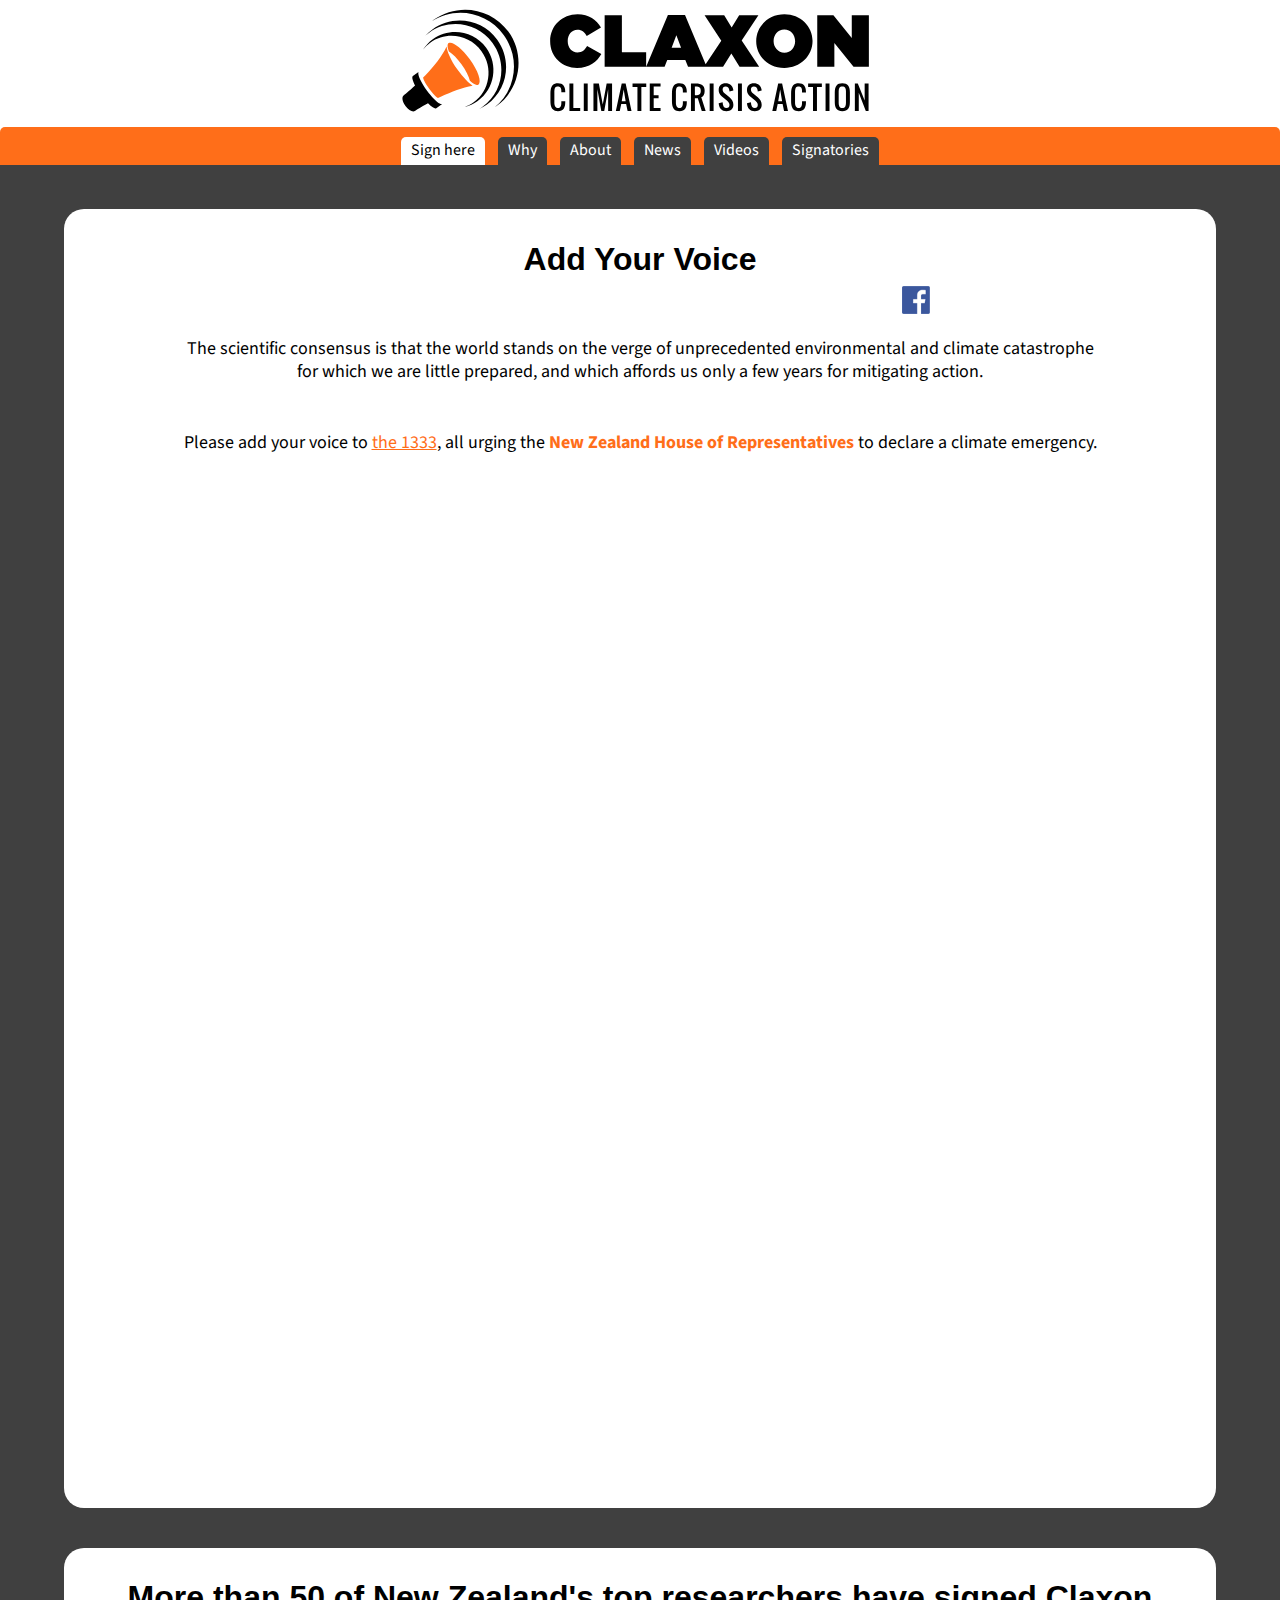
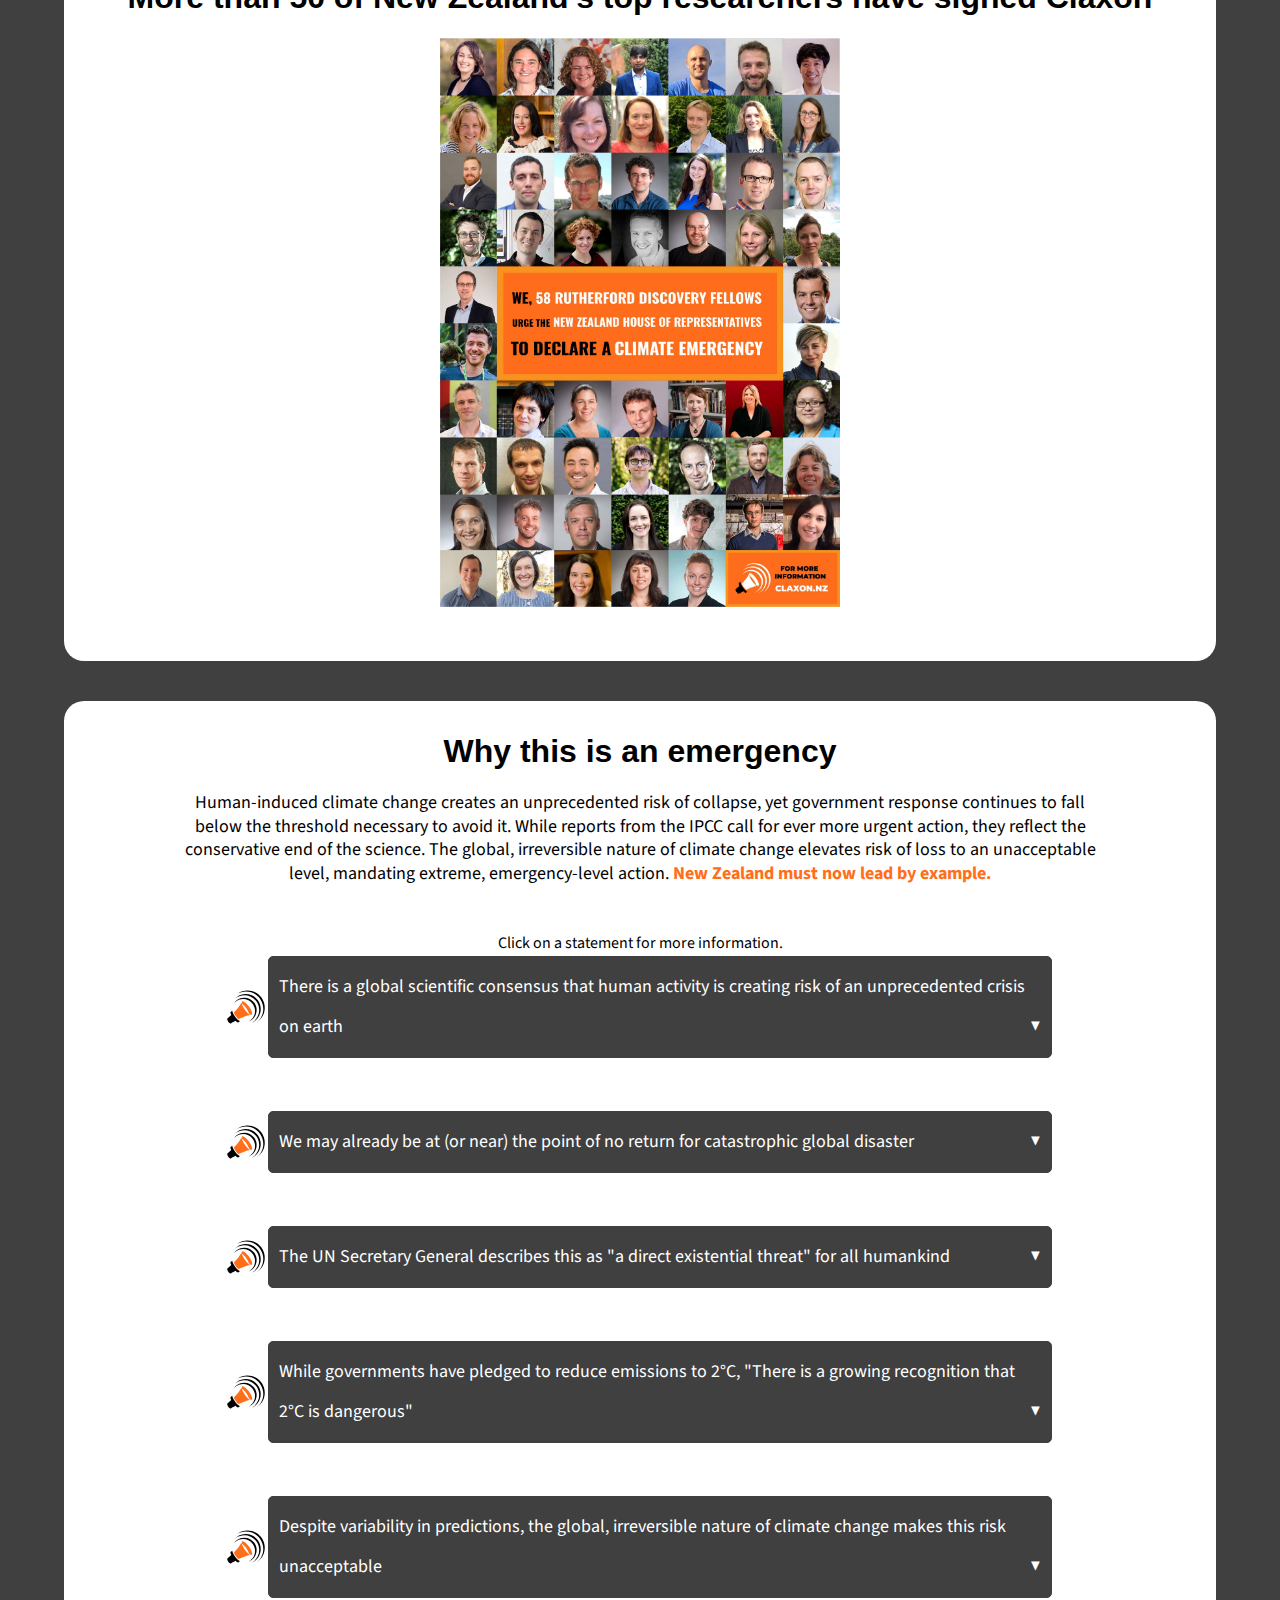
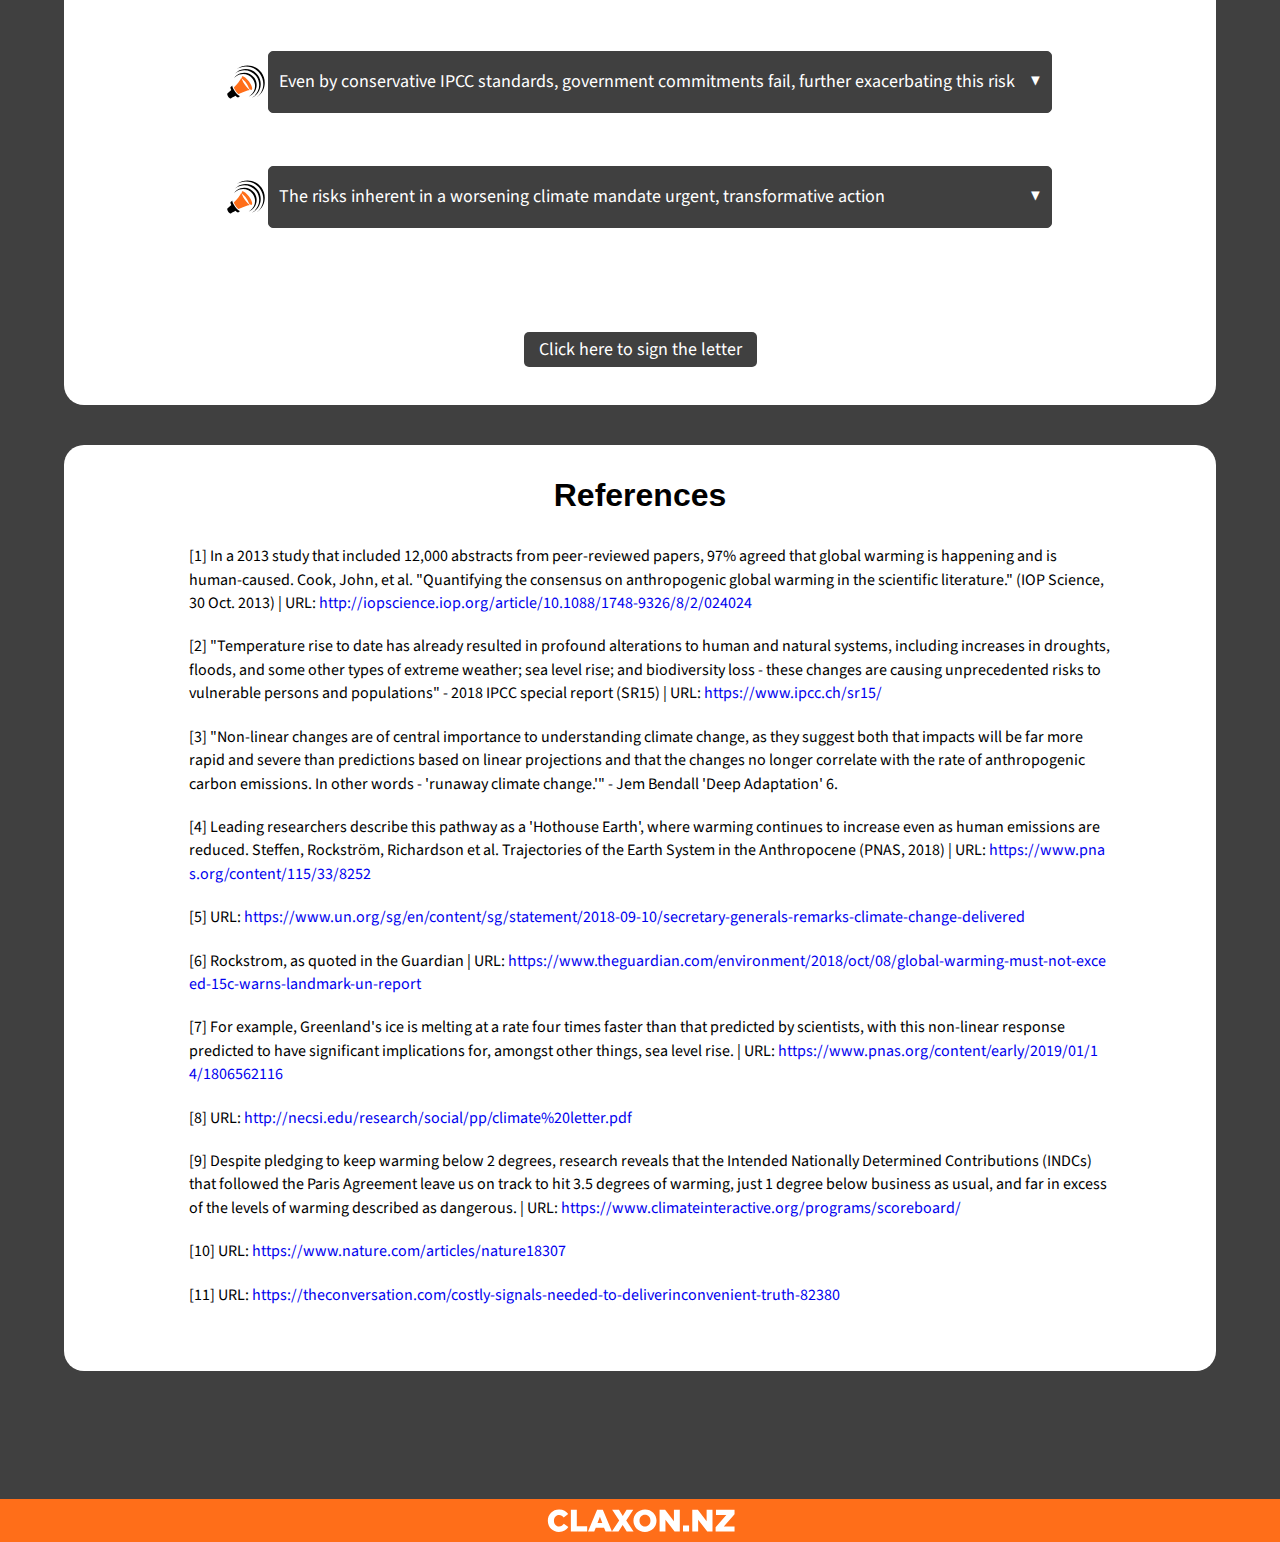
==== commit 4de27b38: "Update index.html" ====
--- a/index.html
+++ b/index.html
@@ -14,13 +14,11 @@
 	<meta property="og:description"   content="Please sign our form and urge the New Zealand House of Representatives to declare a climate emergency.
 	The scientific consensus is that the world stands on the verge of unprecedented environmental and climate catastrophe for which we are little prepared, and which affords us only a few years for mitigating action.
 	New Zealand must lead by example." />
-	<meta property="og:image"         content="src/Images/logo.png" />
-	
-	
-	<meta name="twitter:title" content="Claxon NZ">
-	<meta name="twitter:description" content="Urge the NZ government to declare a climate emergency. Now.">
+	<meta property="og:image"         content="http://www.claxon.nz/src/Images/logo.png" />
+	
+	
 	<meta name="twitter:image" content="src/Images/logo.png">
-	<meta name="twitter:card" content="src/Images/logo.png">
+	<meta name="twitter:card" content="summary_large_image">
 	
 	
 	<link rel="icon" href="src/Images/logo.png">
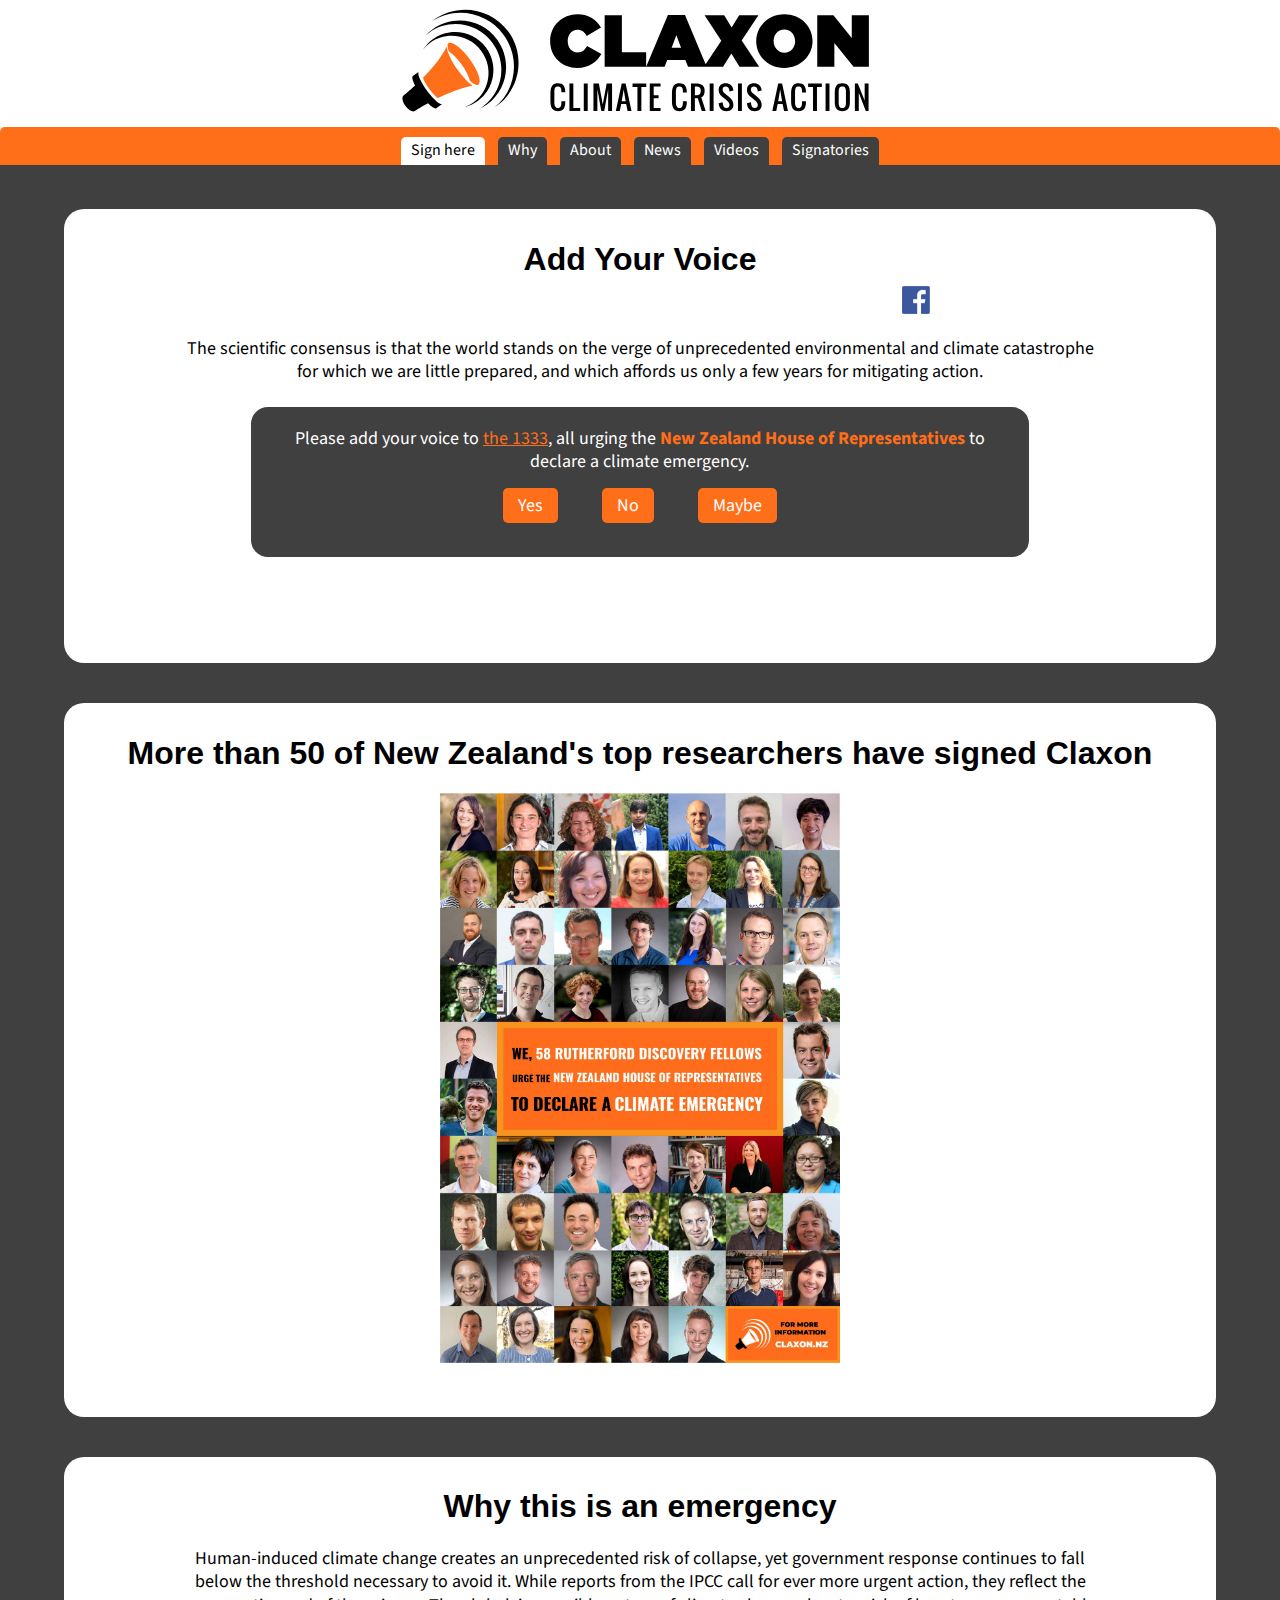
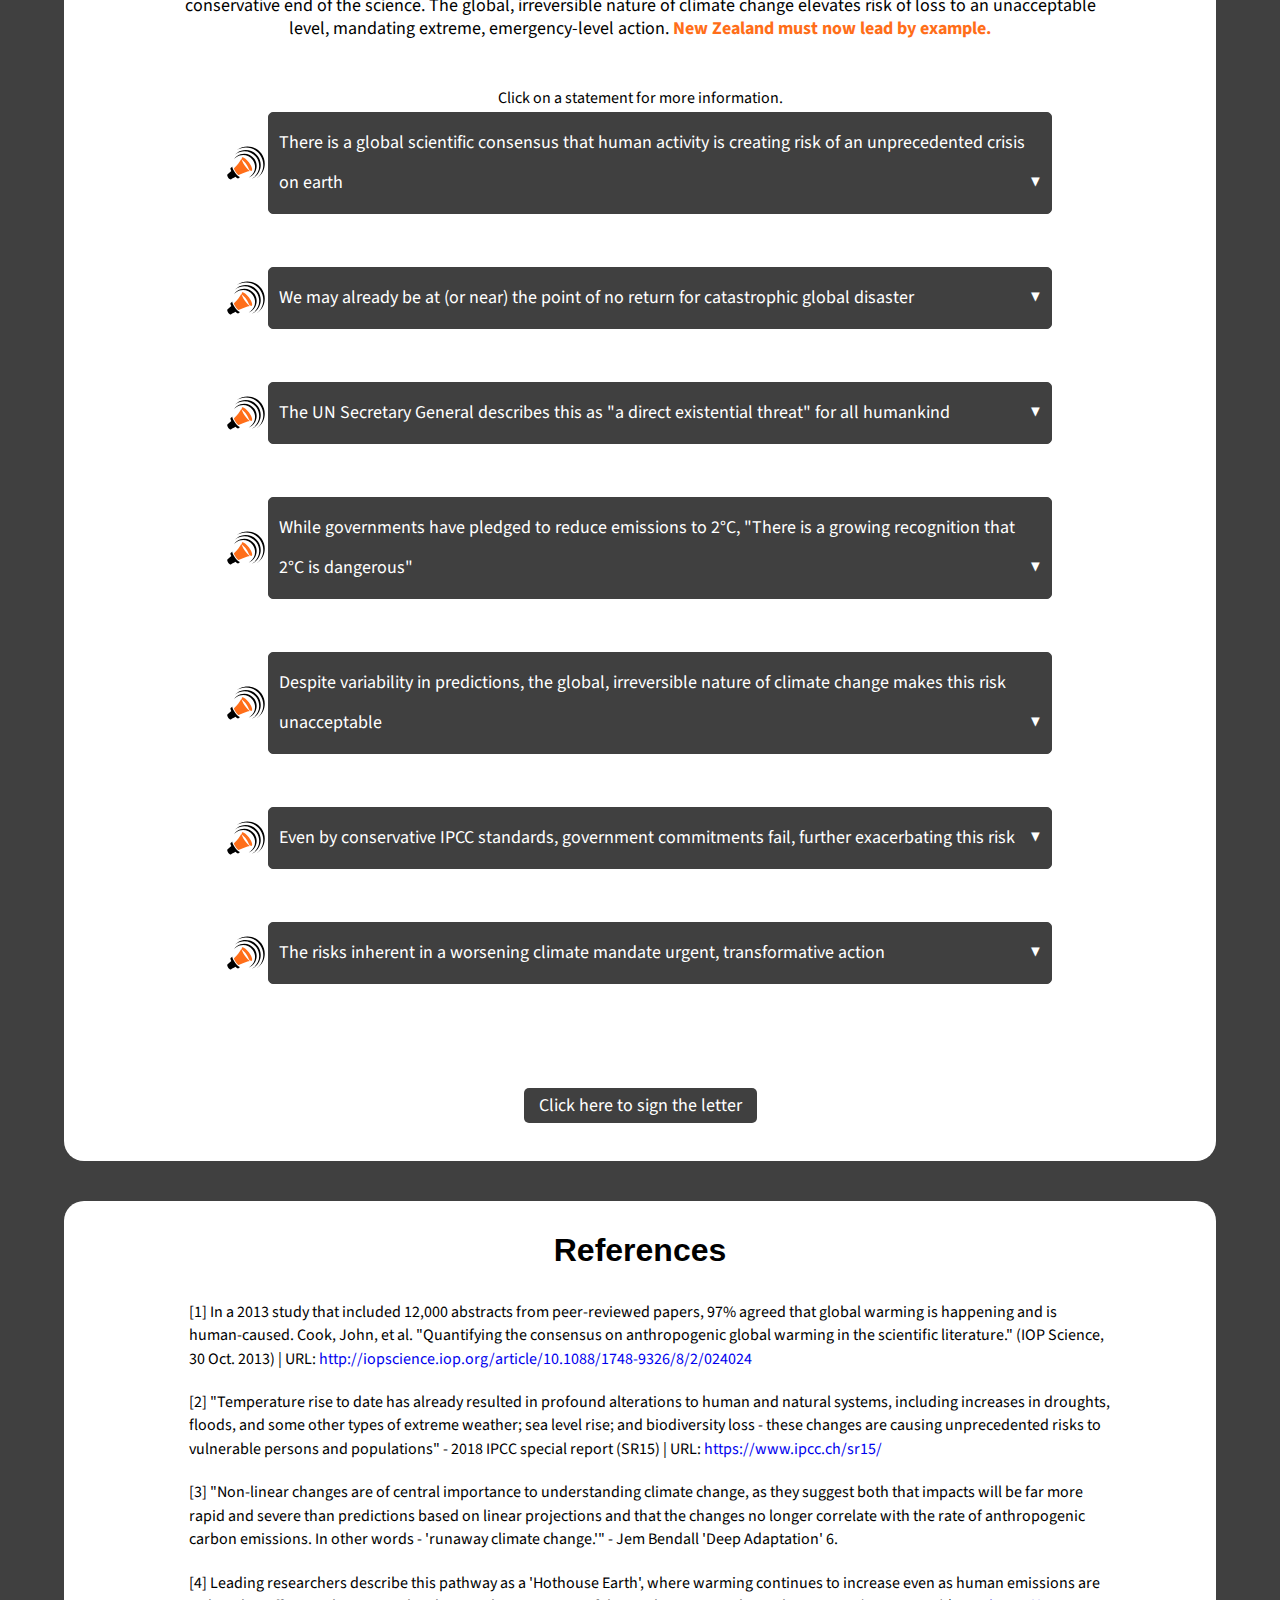
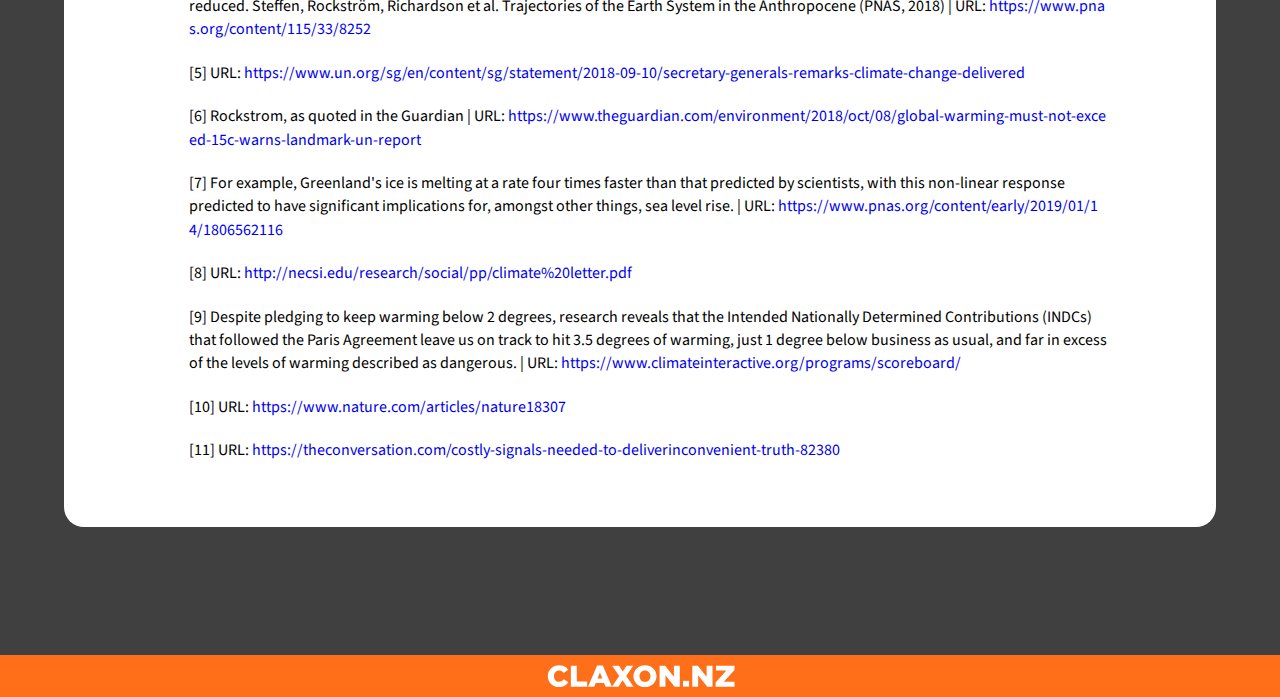
==== commit fd5e3cf8: "Update index.html" ====
--- a/index.html
+++ b/index.html
@@ -17,7 +17,7 @@
 	<meta property="og:image"         content="http://www.claxon.nz/src/Images/logo.png" />
 	
 	
-	<meta name="twitter:image" content="src/Images/logo.png">
+	<meta name="twitter:image" content="http://www.claxon.nz/src/Images/logo.png">
 	<meta name="twitter:card" content="summary_large_image">
 	
 	
